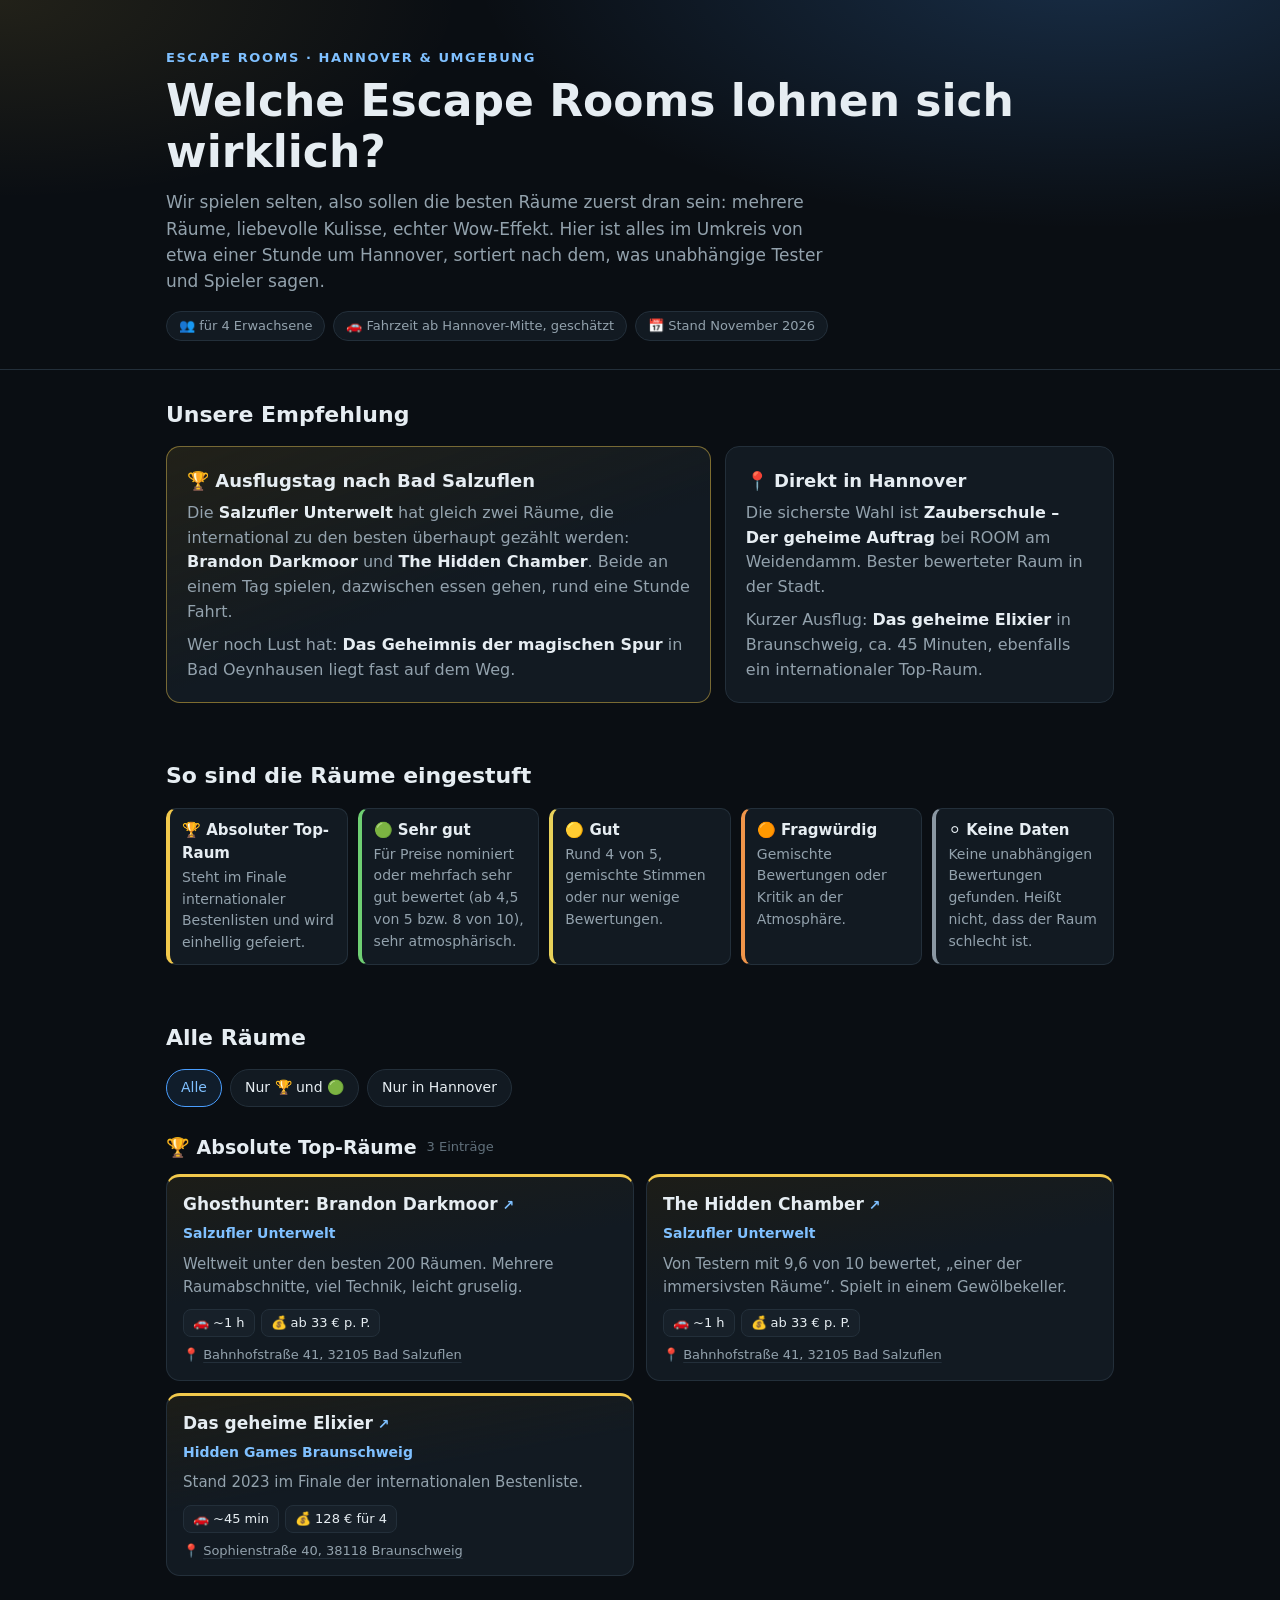
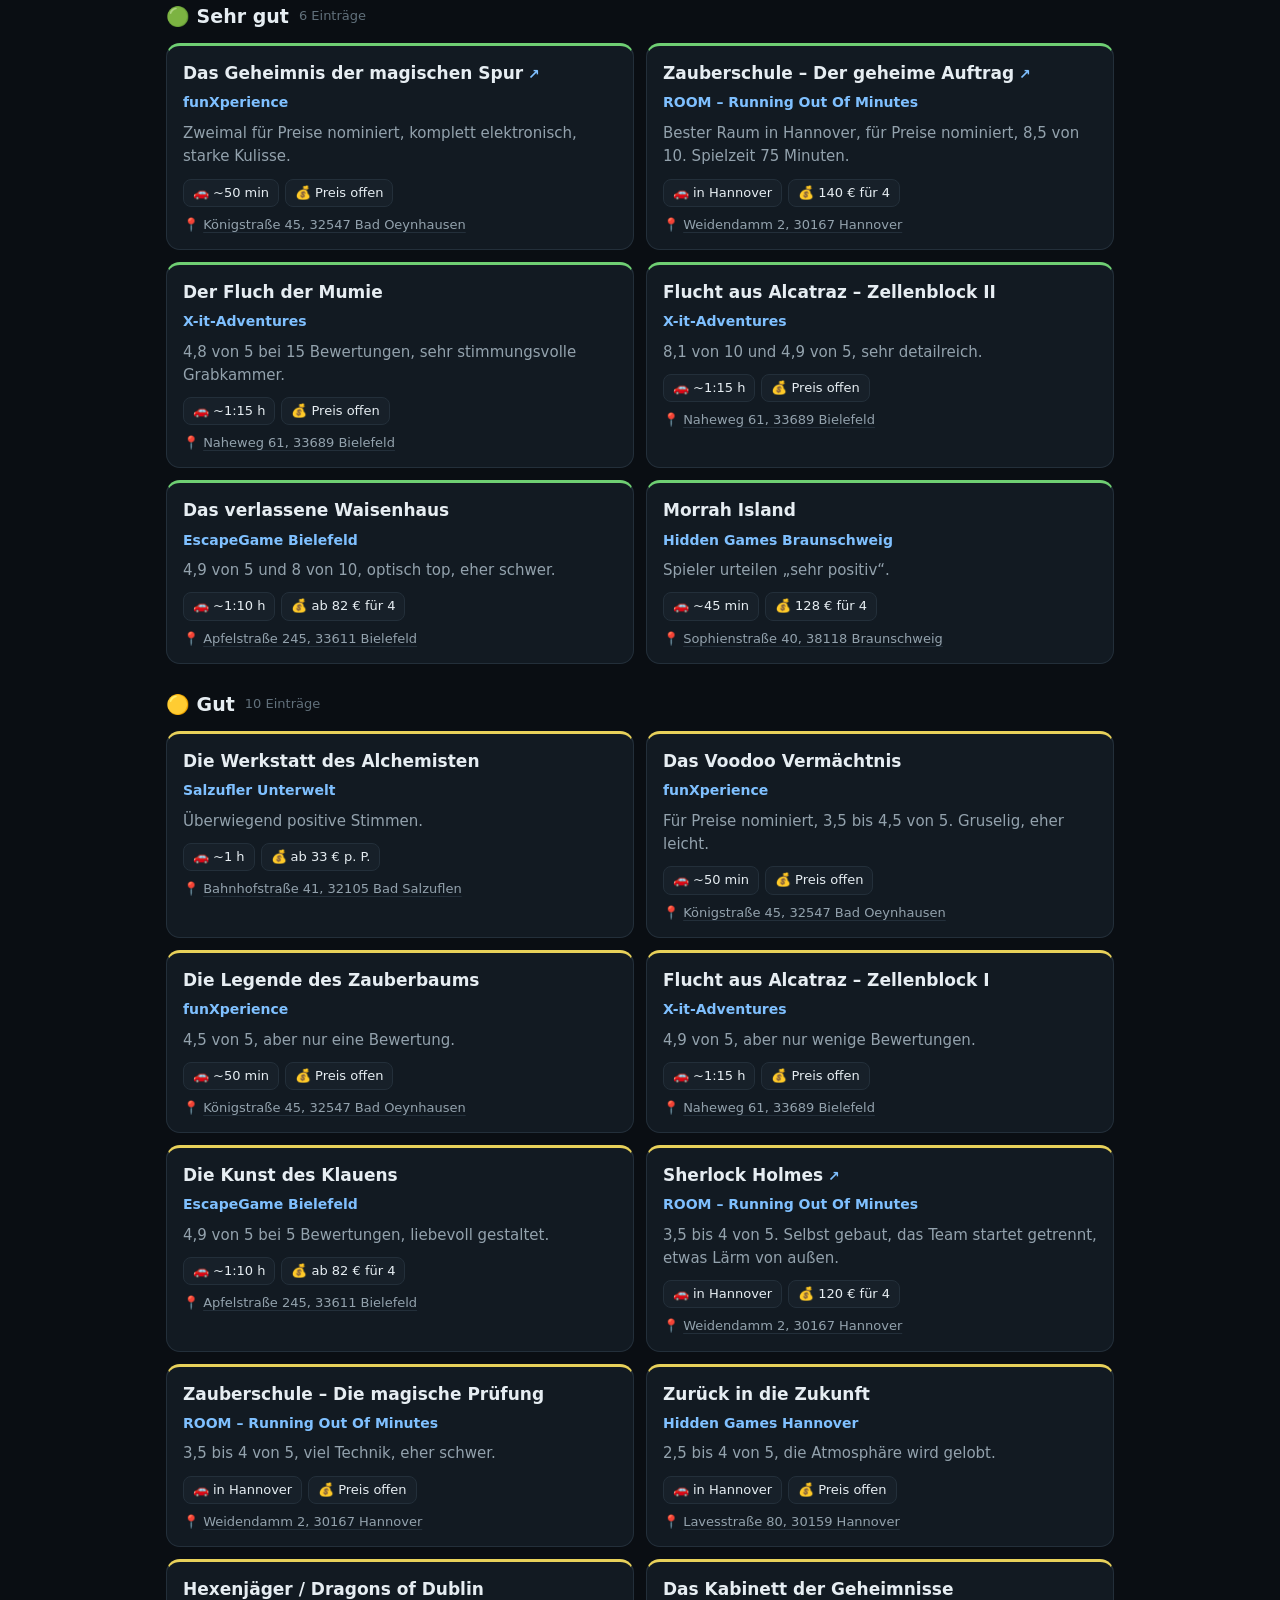
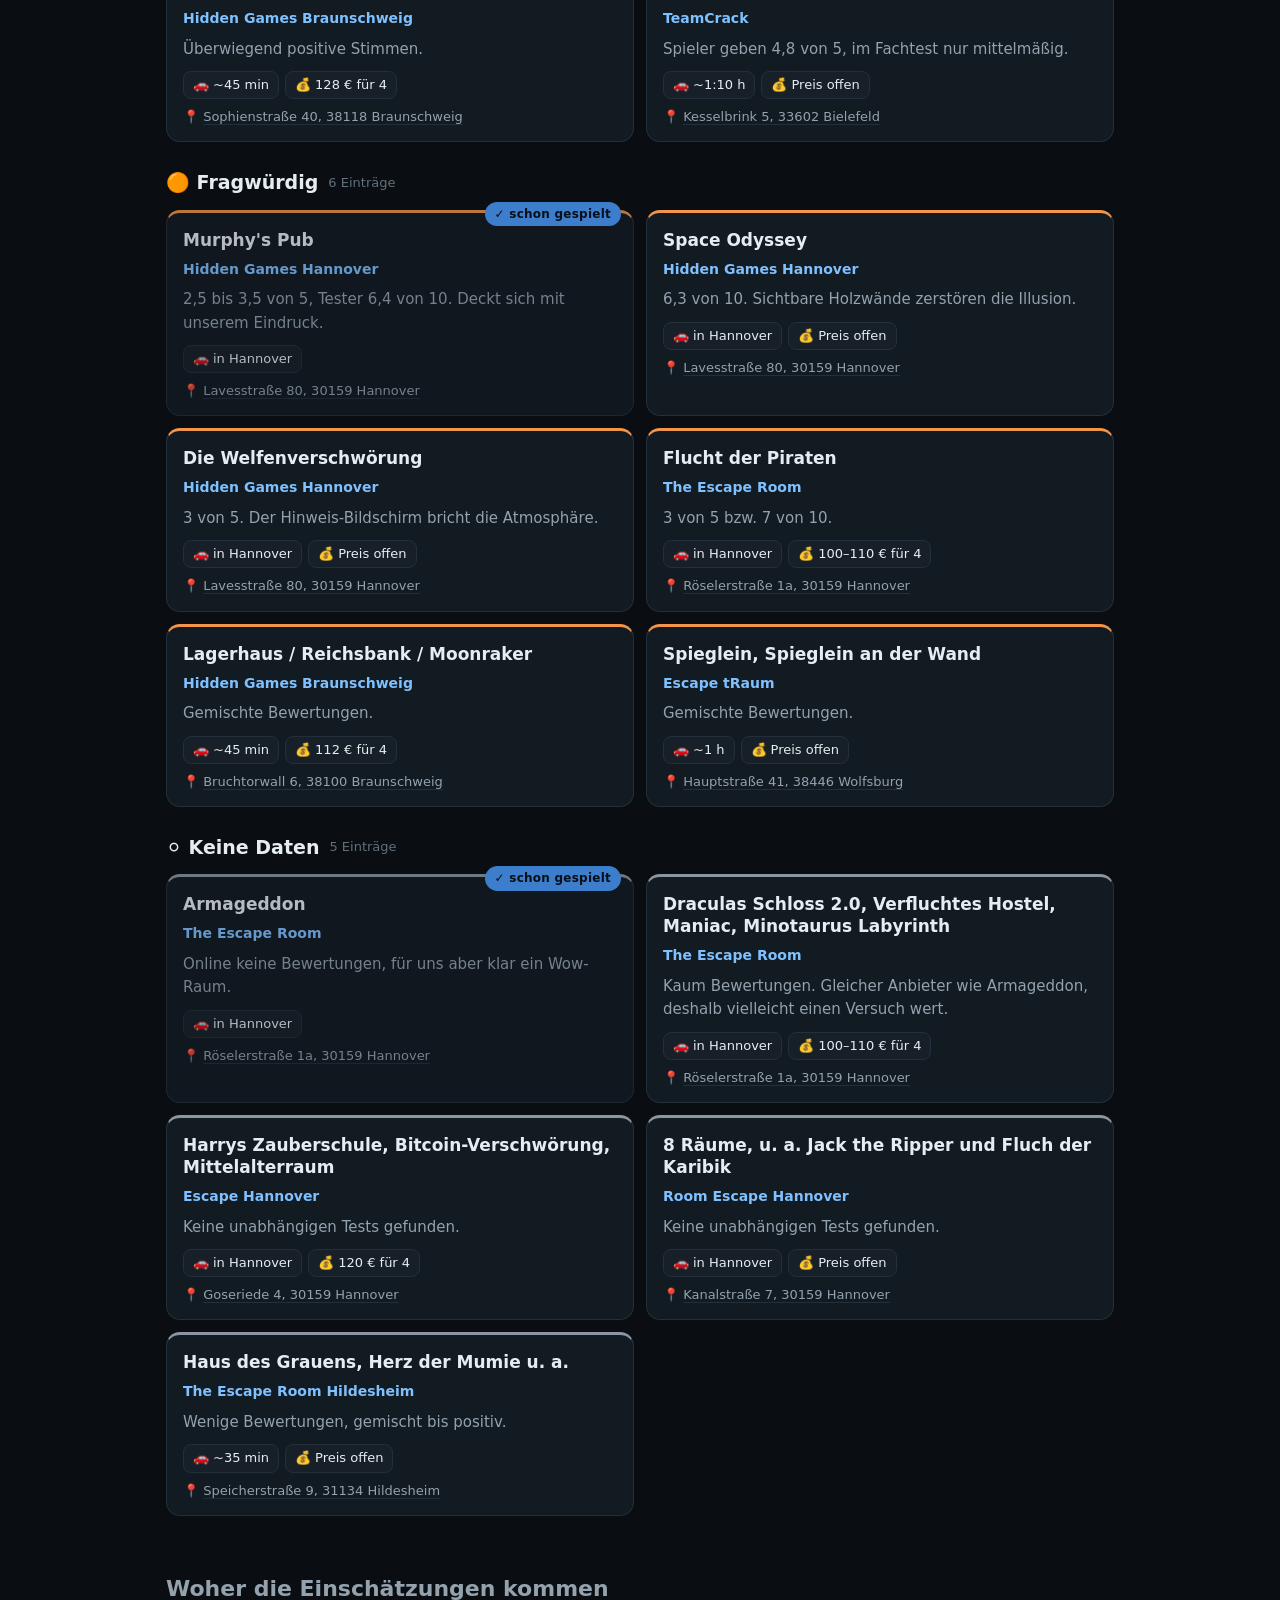
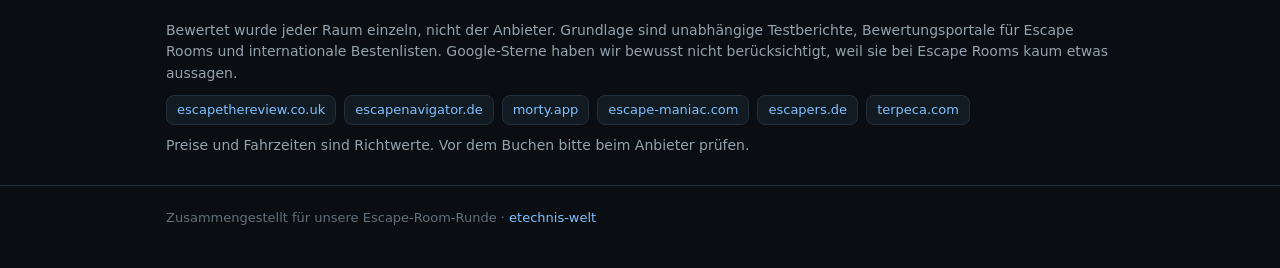
==== escape-rooms.html @ ca33b94c "Escape-Room-Übersicht Hannover als teilbare Seite Co-Authored-By: Claude Opus 5.5 <noreply@anthropic" ====
<!DOCTYPE html>
<html lang="de">
<head>
<meta charset="UTF-8">
<meta name="viewport" content="width=device-width, initial-scale=1.0">
<title>Escape Rooms rund um Hannover</title>
<meta name="description" content="Welche Escape Rooms rund um Hannover lohnen sich wirklich? Übersicht für eine Vierergruppe: Bewertungen, Fahrzeit, Preis und Empfehlung.">
<meta property="og:title" content="Escape Rooms rund um Hannover – welche lohnen sich?">
<meta property="og:description" content="Die besten Räume zuerst: Bewertungen, Fahrzeit und Preise für unsere Vierergruppe.">
<meta property="og:type" content="website">
<meta name="theme-color" content="#0a0e13">
<link rel="icon" href="icons/icon.svg" type="image/svg+xml">
<style>
:root{
  --bg:#0a0e13; --panel:#121a22; --panel-2:#172029; --line:#232f3a;
  --text:#e6edf2; --muted:#93a2ad; --faint:#61707b;
  --accent:#4a9eff; --accent-2:#7fc0ff; --accent-weak:rgba(74,158,255,.10);
  --gold:#f2c94c; --green:#6fcf73; --yellow:#e8d15a; --orange:#f0954a; --grey:#8a97a2;
  --r:14px;
  --font:"Segoe UI",system-ui,-apple-system,Arial,Helvetica,sans-serif;
}
*{margin:0;padding:0;box-sizing:border-box}
html{scroll-behavior:smooth;-webkit-text-size-adjust:100%}
body{font-family:var(--font);background:var(--bg);color:var(--text);line-height:1.55;font-size:16px}
a{color:var(--accent-2);text-decoration:none}
a:hover{text-decoration:underline}
.wrap{max-width:980px;margin:0 auto;padding:0 16px}

/* Kopf */
header.hero{padding:48px 0 28px;background:
  radial-gradient(ellipse 80% 120% at 85% -10%,rgba(74,158,255,.22),transparent 60%),
  radial-gradient(ellipse 60% 90% at 0% 0%,rgba(242,201,76,.10),transparent 60%);
  border-bottom:1px solid var(--line)}
.kicker{font-size:13px;letter-spacing:.12em;text-transform:uppercase;color:var(--accent-2);font-weight:600}
h1{font-size:clamp(28px,6vw,44px);line-height:1.15;margin:8px 0 12px;font-weight:700}
.lead{color:var(--muted);font-size:17px;max-width:680px}
.meta{margin-top:16px;display:flex;flex-wrap:wrap;gap:8px}
.pill{font-size:13px;color:var(--muted);background:var(--panel);border:1px solid var(--line);border-radius:999px;padding:4px 12px}

section{padding:28px 0}
h2{font-size:22px;margin-bottom:14px}

/* Empfehlung */
.reco{display:grid;gap:14px;grid-template-columns:1fr}
@media(min-width:760px){.reco{grid-template-columns:1.4fr 1fr}}
.reco-card{background:var(--panel);border:1px solid var(--line);border-radius:var(--r);padding:20px}
.reco-card.main{border-color:rgba(242,201,76,.45);background:linear-gradient(160deg,rgba(242,201,76,.10),var(--panel) 55%)}
.reco-card h3{font-size:18px;margin-bottom:6px}
.reco-card p{color:var(--muted)}
.reco-card p+p{margin-top:8px}
.reco-card strong{color:var(--text)}

/* Legende */
.legend{display:grid;gap:10px;grid-template-columns:repeat(auto-fit,minmax(170px,1fr))}
.lg{background:var(--panel);border:1px solid var(--line);border-left:4px solid var(--c);border-radius:10px;padding:10px 12px;font-size:14px;color:var(--muted)}
.lg b{display:block;color:var(--text);font-size:15px;margin-bottom:2px}

/* Filter */
.filters{display:flex;flex-wrap:wrap;gap:8px;margin-bottom:18px}
.chip{font:inherit;font-size:14px;color:var(--text);background:var(--panel);border:1px solid var(--line);border-radius:999px;padding:7px 14px;cursor:pointer}
.chip[aria-pressed="true"]{background:var(--accent-weak);border-color:var(--accent);color:var(--accent-2)}

/* Raumkarten */
.tier-head{display:flex;align-items:center;gap:10px;margin:26px 0 12px}
.tier-head h3{font-size:19px}
.tier-head .n{font-size:13px;color:var(--faint)}
.grid{display:grid;gap:12px;grid-template-columns:1fr}
@media(min-width:700px){.grid{grid-template-columns:1fr 1fr}}
.room{position:relative;background:var(--panel);border:1px solid var(--line);border-top:3px solid var(--c);border-radius:var(--r);padding:16px 16px 14px;display:flex;flex-direction:column;gap:8px}
.room.top{background:linear-gradient(170deg,rgba(242,201,76,.08),var(--panel) 45%)}
.room h4{font-size:17px;line-height:1.3;padding-right:4px}
.room h4 a{color:var(--text)}
.room h4 a::after{content:" ↗";color:var(--accent-2);font-size:14px}
.prov{font-size:14px;color:var(--accent-2);font-weight:600}
.prov a{color:inherit}
.why{color:var(--muted);font-size:15px}
.facts{display:flex;flex-wrap:wrap;gap:6px;margin-top:2px}
.fact{font-size:13px;background:var(--panel-2);border:1px solid var(--line);border-radius:8px;padding:3px 9px;color:var(--text)}
.fact span{color:var(--faint);margin-right:4px}
.addr{font-size:13px;color:var(--faint)}
.addr a{color:var(--muted);text-decoration:underline;text-decoration-color:var(--line);text-underline-offset:3px}
.played{position:absolute;top:-11px;right:12px;font-size:12px;font-weight:700;background:var(--accent);color:#06101c;border-radius:999px;padding:3px 10px;letter-spacing:.02em}
.room.is-played{opacity:.78}
.empty{color:var(--faint);font-size:15px;padding:8px 0}

/* Fuß */
.sources{font-size:14px;color:var(--muted)}
.sources ul{list-style:none;display:flex;flex-wrap:wrap;gap:8px;margin-top:10px}
.sources li a{display:inline-block;background:var(--panel);border:1px solid var(--line);border-radius:8px;padding:4px 10px;font-size:13px}
footer{border-top:1px solid var(--line);padding:22px 0 40px;color:var(--faint);font-size:13px}
.note{font-size:14px;color:var(--muted);margin-top:10px}

@media print{
  body{background:#fff;color:#000}
  header.hero{background:none}
  .filters{display:none}
  .room,.reco-card,.lg{background:#fff!important;color:#000;break-inside:avoid}
  .why,.lead,.reco-card p{color:#333}
}
</style>
</head>
<body>

<header class="hero">
  <div class="wrap">
    <div class="kicker">Escape Rooms &middot; Hannover &amp; Umgebung</div>
    <h1>Welche Escape Rooms lohnen sich wirklich?</h1>
    <p class="lead">Wir spielen selten, also sollen die besten R&auml;ume zuerst dran sein: mehrere R&auml;ume, liebevolle Kulisse, echter Wow-Effekt. Hier ist alles im Umkreis von etwa einer Stunde um Hannover, sortiert nach dem, was unabh&auml;ngige Tester und Spieler sagen.</p>
    <div class="meta">
      <span class="pill">&#128101; f&uuml;r 4 Erwachsene</span>
      <span class="pill">&#128663; Fahrzeit ab Hannover-Mitte, gesch&auml;tzt</span>
      <span class="pill">&#128197; Stand November 2026</span>
    </div>
  </div>
</header>

<main class="wrap">

<section id="empfehlung">
  <h2>Unsere Empfehlung</h2>
  <div class="reco">
    <div class="reco-card main">
      <h3>&#127942; Ausflugstag nach Bad Salzuflen</h3>
      <p>Die <strong>Salzufler Unterwelt</strong> hat gleich zwei R&auml;ume, die international zu den besten &uuml;berhaupt gez&auml;hlt werden: <strong>Brandon Darkmoor</strong> und <strong>The Hidden Chamber</strong>. Beide an einem Tag spielen, dazwischen essen gehen, rund eine Stunde Fahrt.</p>
      <p>Wer noch Lust hat: <strong>Das Geheimnis der magischen Spur</strong> in Bad Oeynhausen liegt fast auf dem Weg.</p>
    </div>
    <div class="reco-card">
      <h3>&#128205; Direkt in Hannover</h3>
      <p>Die sicherste Wahl ist <strong>Zauberschule &ndash; Der geheime Auftrag</strong> bei ROOM am Weidendamm. Bester bewerteter Raum in der Stadt.</p>
      <p>Kurzer Ausflug: <strong>Das geheime Elixier</strong> in Braunschweig, ca. 45 Minuten, ebenfalls ein internationaler Top-Raum.</p>
    </div>
  </div>
</section>

<section id="stufen">
  <h2>So sind die R&auml;ume eingestuft</h2>
  <div class="legend">
    <div class="lg" style="--c:var(--gold)"><b>&#127942; Absoluter Top-Raum</b>Steht im Finale internationaler Bestenlisten und wird einhellig gefeiert.</div>
    <div class="lg" style="--c:var(--green)"><b>&#128994; Sehr gut</b>F&uuml;r Preise nominiert oder mehrfach sehr gut bewertet (ab 4,5 von 5 bzw. 8 von 10), sehr atmosph&auml;risch.</div>
    <div class="lg" style="--c:var(--yellow)"><b>&#128993; Gut</b>Rund 4 von 5, gemischte Stimmen oder nur wenige Bewertungen.</div>
    <div class="lg" style="--c:var(--orange)"><b>&#128992; Fragw&uuml;rdig</b>Gemischte Bewertungen oder Kritik an der Atmosph&auml;re.</div>
    <div class="lg" style="--c:var(--grey)"><b>&#9898; Keine Daten</b>Keine unabh&auml;ngigen Bewertungen gefunden. Hei&szlig;t nicht, dass der Raum schlecht ist.</div>
  </div>
</section>

<section id="raeume">
  <h2>Alle R&auml;ume</h2>
  <div class="filters" role="group" aria-label="Filter">
    <button class="chip" data-f="all" aria-pressed="true">Alle</button>
    <button class="chip" data-f="best" aria-pressed="false">Nur &#127942; und &#128994;</button>
    <button class="chip" data-f="hannover" aria-pressed="false">Nur in Hannover</button>
  </div>
  <div id="list"></div>
  <noscript><p class="empty">F&uuml;r die Liste bitte JavaScript aktivieren.</p></noscript>
</section>

<section class="sources">
  <h2>Woher die Einsch&auml;tzungen kommen</h2>
  <p>Bewertet wurde jeder Raum einzeln, nicht der Anbieter. Grundlage sind unabh&auml;ngige Testberichte, Bewertungsportale f&uuml;r Escape Rooms und internationale Bestenlisten. Google-Sterne haben wir bewusst nicht ber&uuml;cksichtigt, weil sie bei Escape Rooms kaum etwas aussagen.</p>
  <ul>
    <li><a href="https://escapethereview.co.uk/" target="_blank" rel="noopener">escapethereview.co.uk</a></li>
    <li><a href="https://escapenavigator.de/" target="_blank" rel="noopener">escapenavigator.de</a></li>
    <li><a href="https://morty.app/" target="_blank" rel="noopener">morty.app</a></li>
    <li><a href="https://escape-maniac.com/" target="_blank" rel="noopener">escape-maniac.com</a></li>
    <li><a href="https://escapers.de/" target="_blank" rel="noopener">escapers.de</a></li>
    <li><a href="https://terpeca.com/" target="_blank" rel="noopener">terpeca.com</a></li>
  </ul>
  <p class="note">Preise und Fahrzeiten sind Richtwerte. Vor dem Buchen bitte beim Anbieter pr&uuml;fen.</p>
</section>

</main>

<footer>
  <div class="wrap">Zusammengestellt f&uuml;r unsere Escape-Room-Runde &middot; <a href="index.html">etechnis-welt</a></div>
</footer>

<script>
(function(){
  "use strict";
  var P = {
    sal:  {n:"Salzufler Unterwelt", u:"https://www.salzufler-unterwelt.de/", a:"Bahnhofstraße 41, 32105 Bad Salzuflen", t:"~1 h"},
    hgBS: {n:"Hidden Games Braunschweig", u:"https://www.hidden.games/", a:"Sophienstraße 40, 38118 Braunschweig", t:"~45 min"},
    hgBS2:{n:"Hidden Games Braunschweig", u:"https://www.hidden.games/", a:"Bruchtorwall 6, 38100 Braunschweig", t:"~45 min"},
    hgH:  {n:"Hidden Games Hannover", u:"https://www.hidden.games/", a:"Lavesstraße 80, 30159 Hannover", t:"in Hannover"},
    fun:  {n:"funXperience", a:"Königstraße 45, 32547 Bad Oeynhausen", t:"~50 min"},
    room: {n:"ROOM – Running Out Of Minutes", u:"https://roomhannover.de/", a:"Weidendamm 2, 30167 Hannover", t:"in Hannover"},
    xit:  {n:"X-it-Adventures", u:"https://www.x-it-adventures.de/", a:"Naheweg 61, 33689 Bielefeld", t:"~1:15 h"},
    egb:  {n:"EscapeGame Bielefeld", a:"Apfelstraße 245, 33611 Bielefeld", t:"~1:10 h"},
    tc:   {n:"TeamCrack", a:"Kesselbrink 5, 33602 Bielefeld", t:"~1:10 h"},
    ter:  {n:"The Escape Room", u:"https://www.the-escape-room.de/", a:"Röselerstraße 1a, 30159 Hannover", t:"in Hannover"},
    ehan: {n:"Escape Hannover", a:"Goseriede 4, 30159 Hannover", t:"in Hannover"},
    reh:  {n:"Room Escape Hannover", a:"Kanalstraße 7, 30159 Hannover", t:"in Hannover"},
    etr:  {n:"Escape tRaum", a:"Hauptstraße 41, 38446 Wolfsburg", t:"~1 h"},
    terH: {n:"The Escape Room Hildesheim", a:"Speicherstraße 9, 31134 Hildesheim", t:"~35 min"}
  };
  var T = {
    top:{l:"&#127942; Absolute Top-Räume", c:"var(--gold)"},
    sg: {l:"&#128994; Sehr gut", c:"var(--green)"},
    g:  {l:"&#128993; Gut", c:"var(--yellow)"},
    q:  {l:"&#128992; Fragwürdig", c:"var(--orange)"},
    nd: {l:"&#9898; Keine Daten", c:"var(--grey)"}
  };
  // [Stufe, Raum, Link, Anbieter, Preis für 4, Warum, gespielt]
  var R = [
    ["top","Ghosthunter: Brandon Darkmoor","https://www.salzufler-unterwelt.de/en/ghosthunter-brandon-darkmoor/","sal","ab 33 € p. P.","Weltweit unter den besten 200 Räumen. Mehrere Raumabschnitte, viel Technik, leicht gruselig."],
    ["top","The Hidden Chamber","https://www.salzufler-unterwelt.de/en/hidden-chamber-escape-room/","sal","ab 33 € p. P.","Von Testern mit 9,6 von 10 bewertet, „einer der immersivsten Räume“. Spielt in einem Gewölbekeller."],
    ["top","Das geheime Elixier","https://www.hidden.games/escape-room-braunschweig/abenteuer/","hgBS","128 €","Stand 2023 im Finale der internationalen Bestenliste."],
    ["sg","Das Geheimnis der magischen Spur","https://morty.app/attraction/43485/das-geheimnis-der-magischen-spur-the-secret-of-the-magical-trail","fun","?","Zweimal für Preise nominiert, komplett elektronisch, starke Kulisse."],
    ["sg","Zauberschule – Der geheime Auftrag","https://roomhannover.de/buchen-und-mehr/zauberschule-der-geheime-auftrag/","room","140 €","Bester Raum in Hannover, für Preise nominiert, 8,5 von 10. Spielzeit 75 Minuten."],
    ["sg","Der Fluch der Mumie","","xit","?","4,8 von 5 bei 15 Bewertungen, sehr stimmungsvolle Grabkammer."],
    ["sg","Flucht aus Alcatraz – Zellenblock II","","xit","?","8,1 von 10 und 4,9 von 5, sehr detailreich."],
    ["sg","Das verlassene Waisenhaus","","egb","ab 82 €","4,9 von 5 und 8 von 10, optisch top, eher schwer."],
    ["sg","Morrah Island","","hgBS","128 €","Spieler urteilen „sehr positiv“."],
    ["g","Die Werkstatt des Alchemisten","","sal","ab 33 € p. P.","Überwiegend positive Stimmen."],
    ["g","Das Voodoo Vermächtnis","","fun","?","Für Preise nominiert, 3,5 bis 4,5 von 5. Gruselig, eher leicht."],
    ["g","Die Legende des Zauberbaums","","fun","?","4,5 von 5, aber nur eine Bewertung."],
    ["g","Flucht aus Alcatraz – Zellenblock I","","xit","?","4,9 von 5, aber nur wenige Bewertungen."],
    ["g","Die Kunst des Klauens","","egb","ab 82 €","4,9 von 5 bei 5 Bewertungen, liebevoll gestaltet."],
    ["g","Sherlock Holmes","https://roomhannover.de/buchen-und-mehr/sherlock-holmes/","room","120 €","3,5 bis 4 von 5. Selbst gebaut, das Team startet getrennt, etwas Lärm von außen."],
    ["g","Zauberschule – Die magische Prüfung","","room","?","3,5 bis 4 von 5, viel Technik, eher schwer."],
    ["g","Zurück in die Zukunft","","hgH","?","2,5 bis 4 von 5, die Atmosphäre wird gelobt."],
    ["g","Hexenjäger / Dragons of Dublin","","hgBS","128 €","Überwiegend positive Stimmen."],
    ["g","Das Kabinett der Geheimnisse","","tc","?","Spieler geben 4,8 von 5, im Fachtest nur mittelmäßig."],
    ["q","Murphy's Pub","","hgH","–","2,5 bis 3,5 von 5, Tester 6,4 von 10. Deckt sich mit unserem Eindruck.",1],
    ["q","Space Odyssey","","hgH","?","6,3 von 10. Sichtbare Holzwände zerstören die Illusion."],
    ["q","Die Welfenverschwörung","","hgH","?","3 von 5. Der Hinweis-Bildschirm bricht die Atmosphäre."],
    ["q","Flucht der Piraten","","ter","100–110 €","3 von 5 bzw. 7 von 10."],
    ["q","Lagerhaus / Reichsbank / Moonraker","","hgBS2","112 €","Gemischte Bewertungen."],
    ["q","Spieglein, Spieglein an der Wand","","etr","?","Gemischte Bewertungen."],
    ["nd","Armageddon","","ter","–","Online keine Bewertungen, für uns aber klar ein Wow-Raum.",1],
    ["nd","Draculas Schloss 2.0, Verfluchtes Hostel, Maniac, Minotaurus Labyrinth","","ter","100–110 €","Kaum Bewertungen. Gleicher Anbieter wie Armageddon, deshalb vielleicht einen Versuch wert."],
    ["nd","Harrys Zauberschule, Bitcoin-Verschwörung, Mittelalterraum","","ehan","120 €","Keine unabhängigen Tests gefunden."],
    ["nd","8 Räume, u. a. Jack the Ripper und Fluch der Karibik","","reh","?","Keine unabhängigen Tests gefunden."],
    ["nd","Haus des Grauens, Herz der Mumie u. a.","","terH","?","Wenige Bewertungen, gemischt bis positiv."]
  ];

  function esc(s){return String(s).replace(/[&<>"]/g,function(c){return {"&":"&amp;","<":"&lt;",">":"&gt;",'"':"&quot;"}[c];});}
  function maps(a){return "https://www.google.com/maps/search/?api=1&query="+encodeURIComponent(a);}

  function card(r){
    var p=P[r[3]], played=!!r[6];
    var title=r[2]?'<a href="'+esc(r[2])+'" target="_blank" rel="noopener">'+esc(r[1])+'</a>':esc(r[1]);
    var prov=p.u?'<a href="'+esc(p.u)+'" target="_blank" rel="noopener">'+esc(p.n)+'</a>':esc(p.n);
    var price=r[4]==="?"?"Preis offen":r[4]==="–"?"":r[4];
    return '<article class="room'+(r[0]==="top"?" top":"")+(played?" is-played":"")+'" style="--c:'+T[r[0]].c+'">'+
      (played?'<span class="played">&#10003; schon gespielt</span>':'')+
      '<h4>'+title+'</h4>'+
      '<div class="prov">'+prov+'</div>'+
      '<p class="why">'+esc(r[5])+'</p>'+
      '<div class="facts"><span class="fact"><span>&#128663;</span>'+esc(p.t)+'</span>'+
      (price?'<span class="fact"><span>&#128176;</span>'+esc(price)+(/p\. P\./.test(price)?'':(price==="Preis offen"?'':' für 4'))+'</span>':'')+
      '</div>'+
      '<div class="addr">&#128205; <a href="'+maps(p.a)+'" target="_blank" rel="noopener">'+esc(p.a)+'</a></div>'+
      '</article>';
  }

  function render(f){
    var html="";
    Object.keys(T).forEach(function(k){
      if(f==="best"&&k!=="top"&&k!=="sg")return;
      var rows=R.filter(function(r){
        return r[0]===k&&(f!=="hannover"||P[r[3]].t==="in Hannover");
      });
      if(!rows.length)return;
      html+='<div class="tier-head"><h3>'+T[k].l+'</h3><span class="n">'+rows.length+(rows.length===1?" Eintrag":" Einträge")+'</span></div>'+
            '<div class="grid">'+rows.map(card).join("")+'</div>';
    });
    document.getElementById("list").innerHTML=html||'<p class="empty">Keine Räume für diesen Filter.</p>';
  }

  var chips=document.querySelectorAll(".chip");
  chips.forEach(function(c){
    c.addEventListener("click",function(){
      chips.forEach(function(x){x.setAttribute("aria-pressed",x===c?"true":"false");});
      render(c.getAttribute("data-f"));
    });
  });
  render("all");
})();
</script>
</body>
</html>
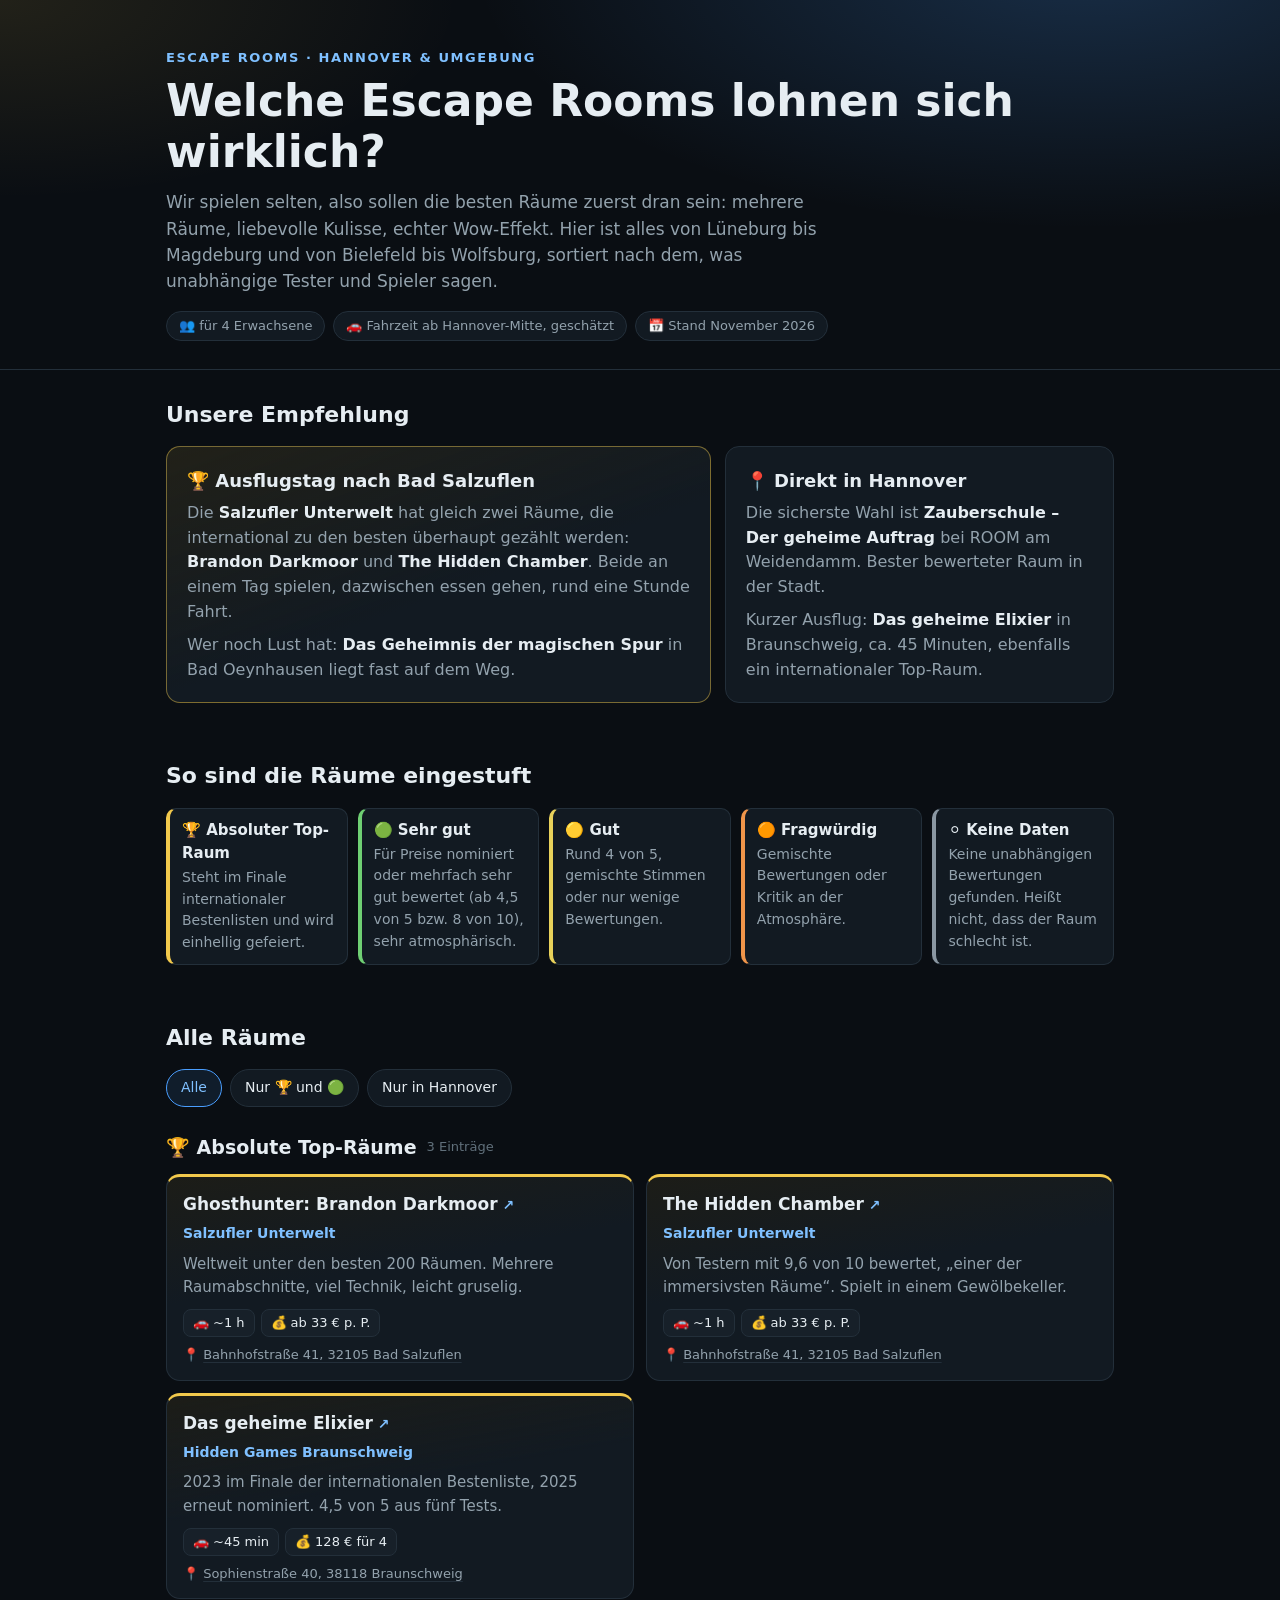
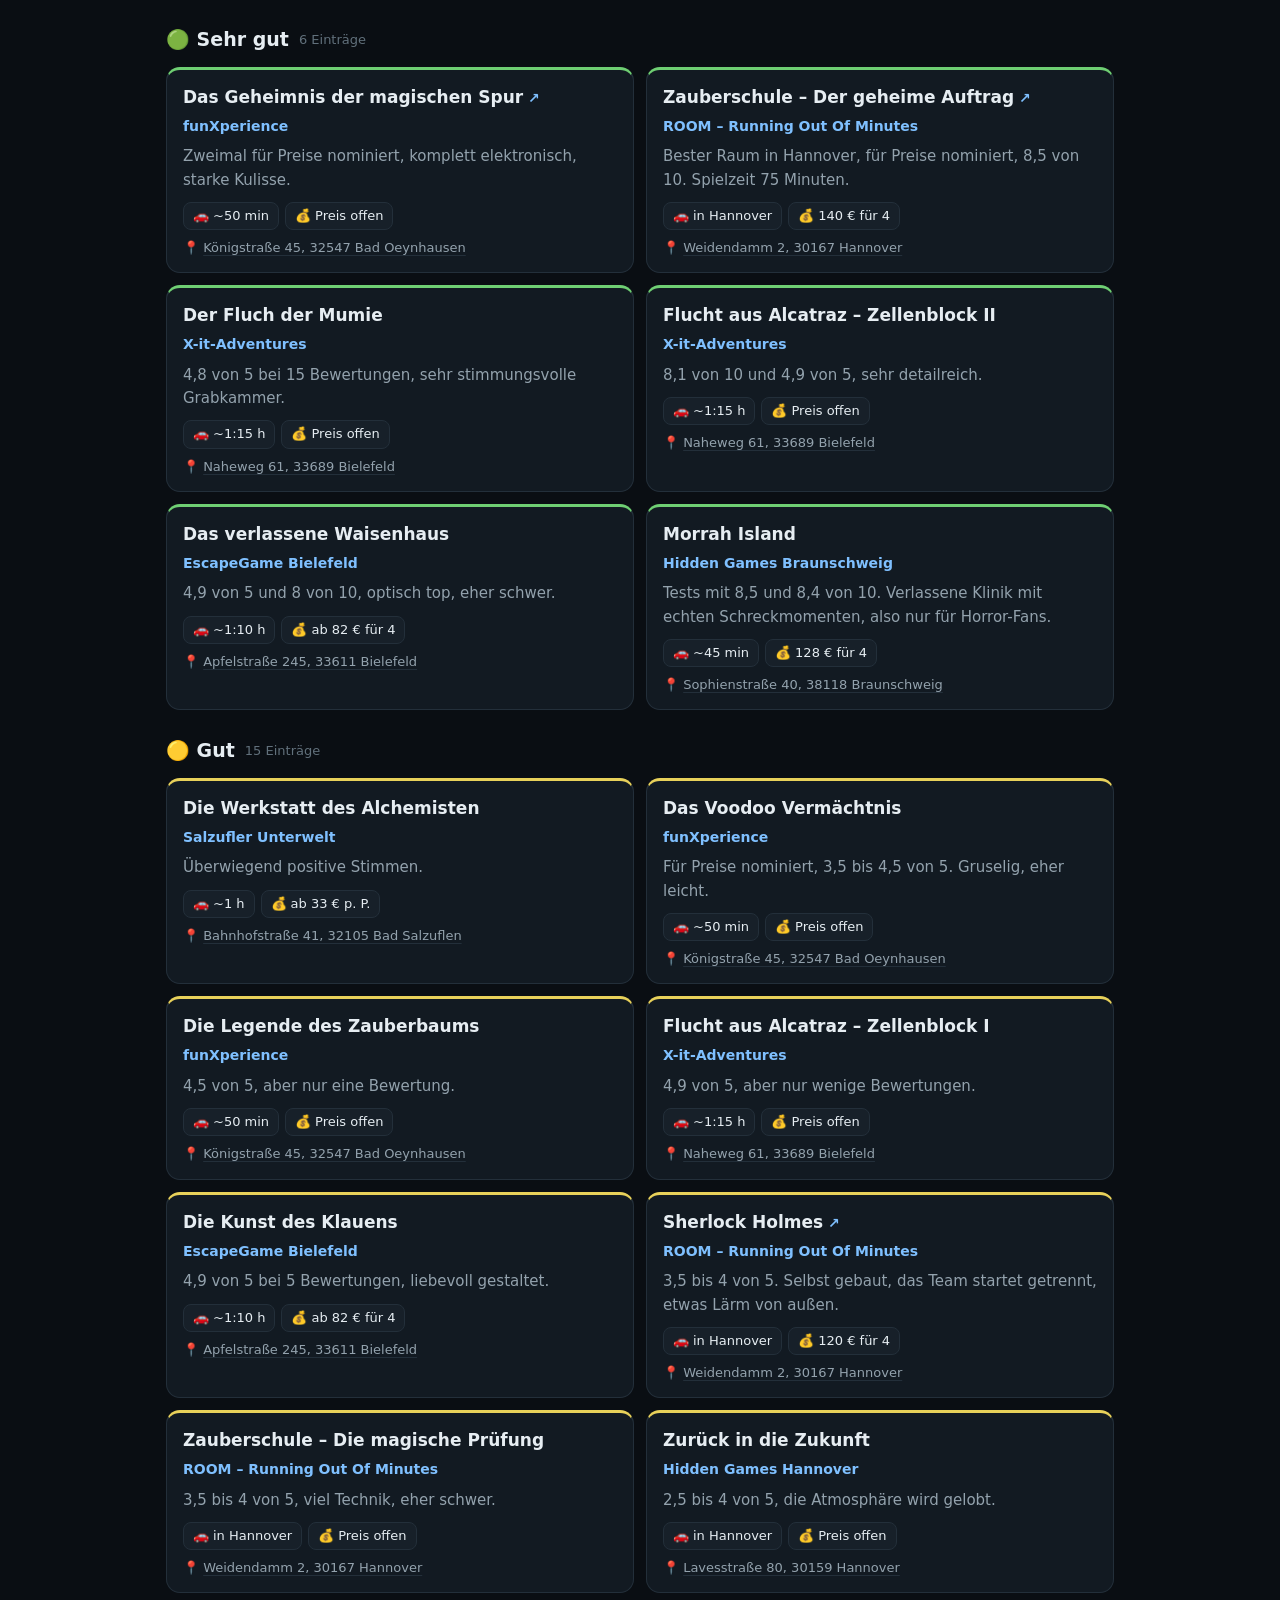
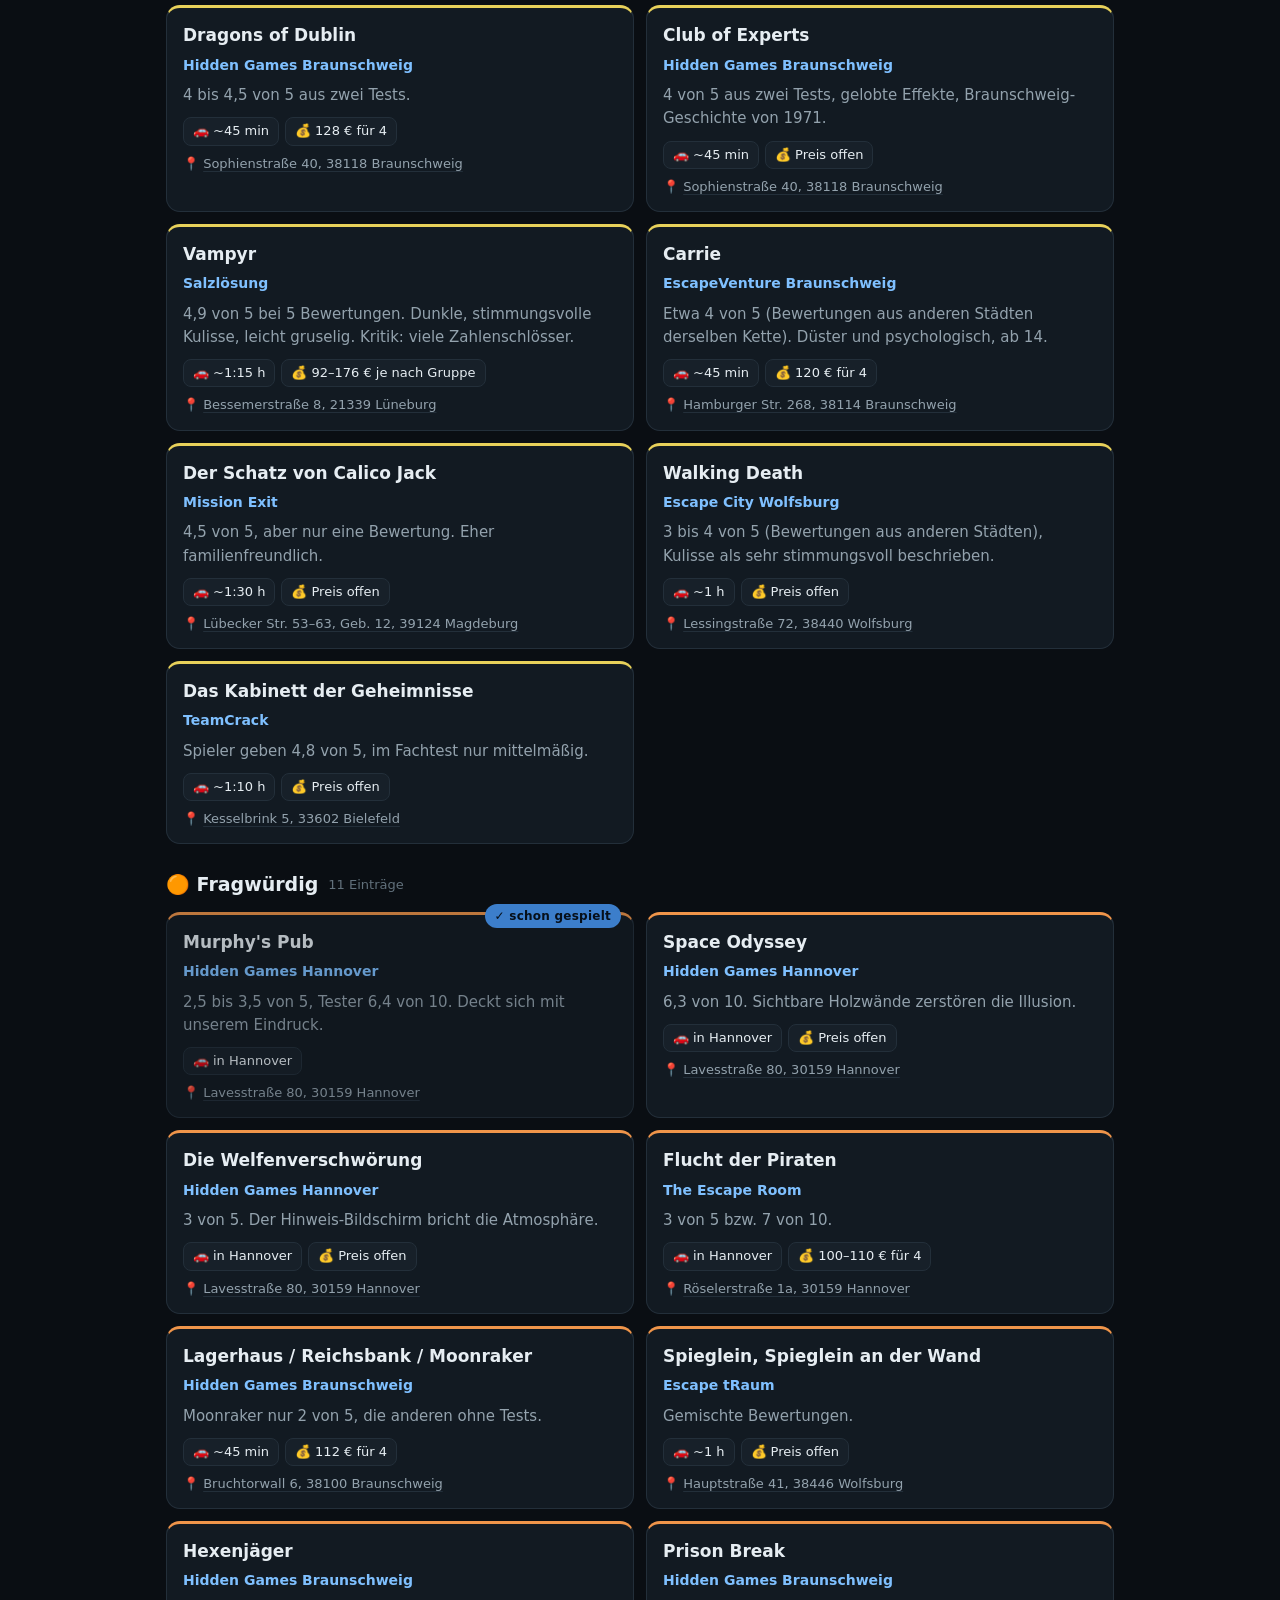
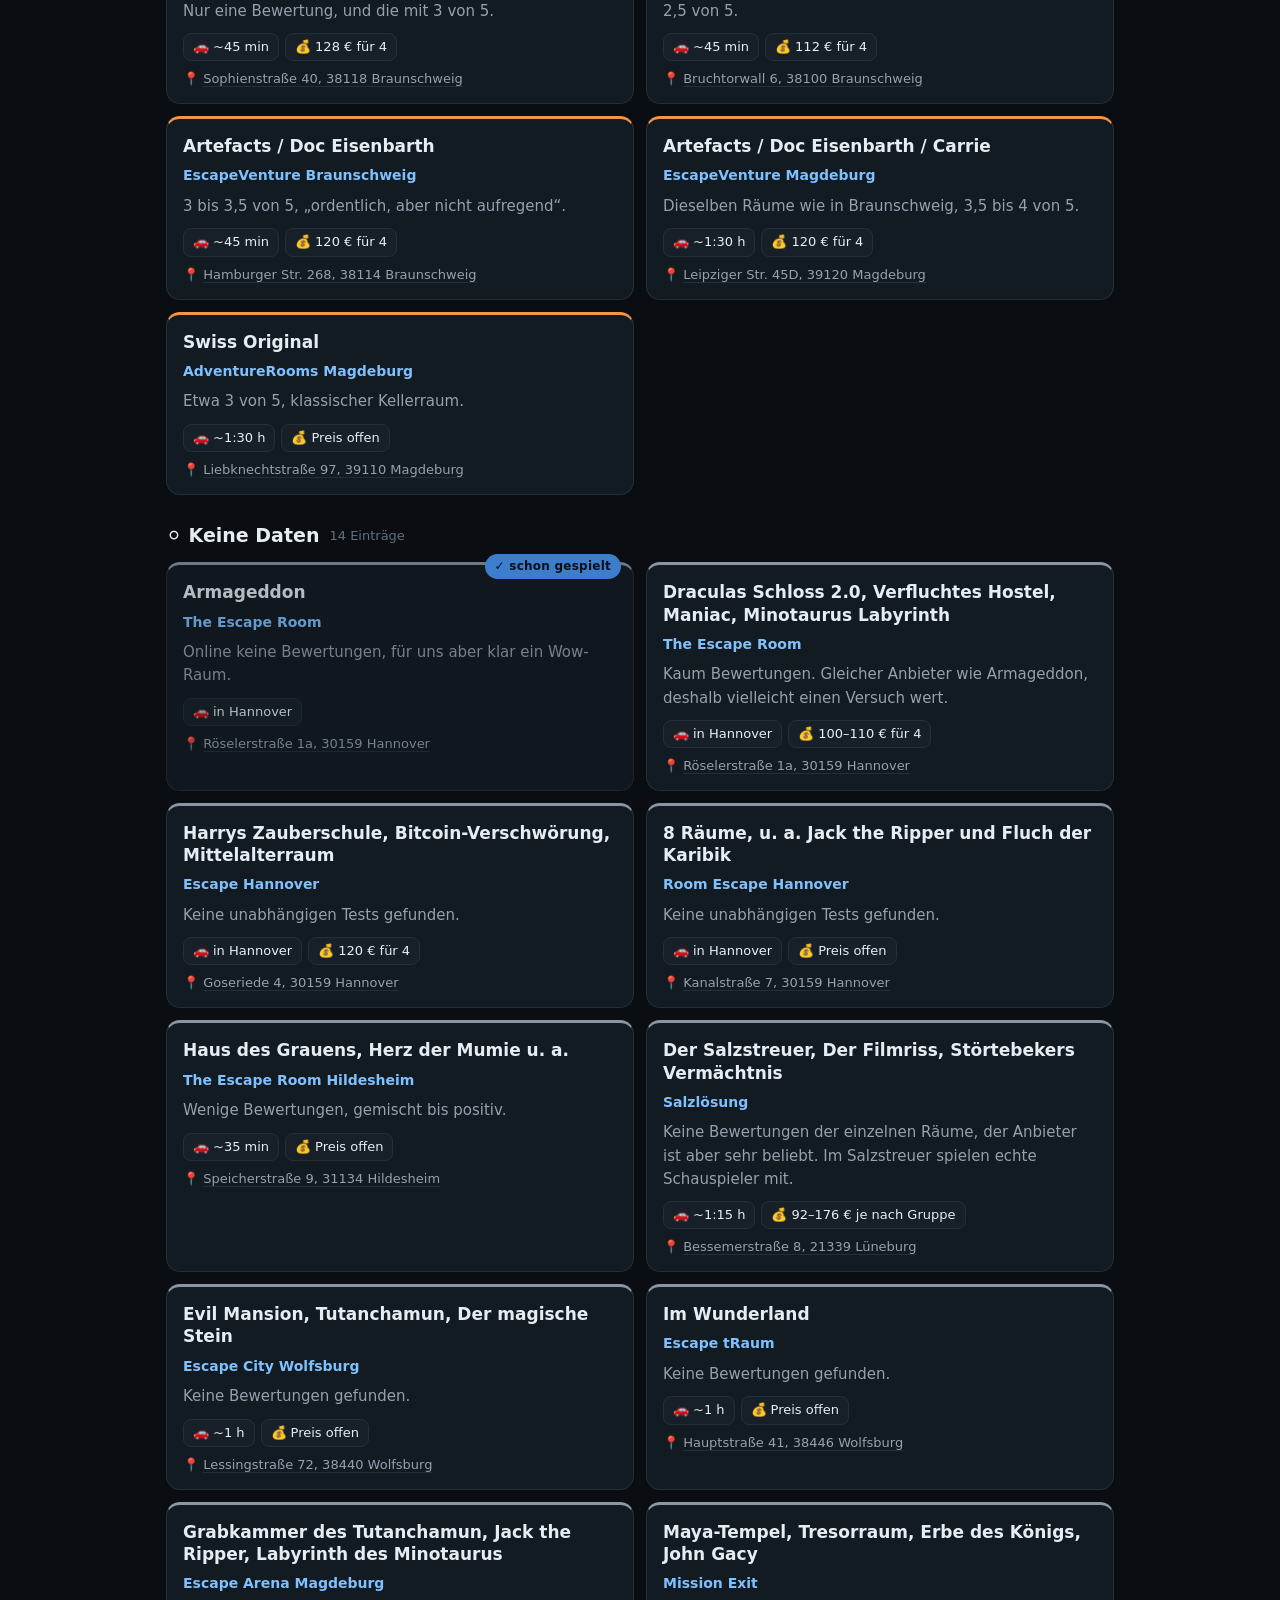
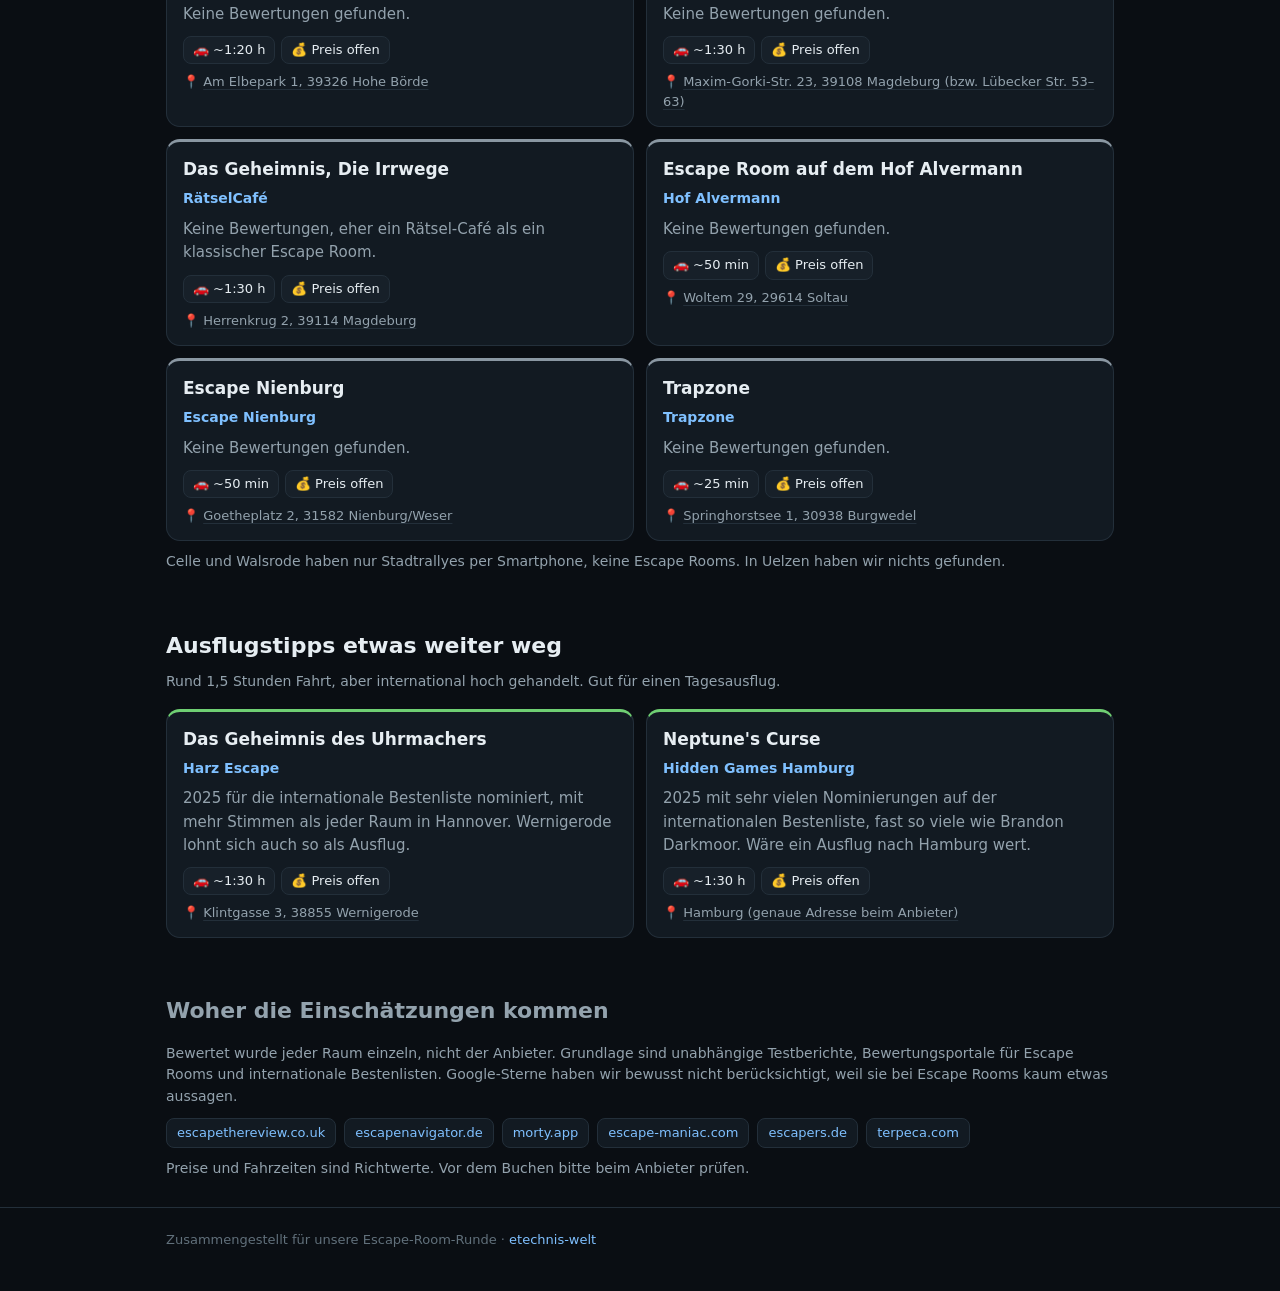
==== commit d76232da: "Escape-Room-Übersicht: Braunschweig, Wolfsburg, Magdeburg und Norden ergänzt Co-Authored-By: Claude " ====
--- a/escape-rooms.html
+++ b/escape-rooms.html
@@ -105,7 +105,7 @@
   <div class="wrap">
     <div class="kicker">Escape Rooms &middot; Hannover &amp; Umgebung</div>
     <h1>Welche Escape Rooms lohnen sich wirklich?</h1>
-    <p class="lead">Wir spielen selten, also sollen die besten R&auml;ume zuerst dran sein: mehrere R&auml;ume, liebevolle Kulisse, echter Wow-Effekt. Hier ist alles im Umkreis von etwa einer Stunde um Hannover, sortiert nach dem, was unabh&auml;ngige Tester und Spieler sagen.</p>
+    <p class="lead">Wir spielen selten, also sollen die besten R&auml;ume zuerst dran sein: mehrere R&auml;ume, liebevolle Kulisse, echter Wow-Effekt. Hier ist alles von L&uuml;neburg bis Magdeburg und von Bielefeld bis Wolfsburg, sortiert nach dem, was unabh&auml;ngige Tester und Spieler sagen.</p>
     <div class="meta">
       <span class="pill">&#128101; f&uuml;r 4 Erwachsene</span>
       <span class="pill">&#128663; Fahrzeit ab Hannover-Mitte, gesch&auml;tzt</span>
@@ -152,6 +152,13 @@
   </div>
   <div id="list"></div>
   <noscript><p class="empty">F&uuml;r die Liste bitte JavaScript aktivieren.</p></noscript>
+  <p class="note">Celle und Walsrode haben nur Stadtrallyes per Smartphone, keine Escape Rooms. In Uelzen haben wir nichts gefunden.</p>
+</section>
+
+<section id="extra">
+  <h2>Ausflugstipps etwas weiter weg</h2>
+  <p class="note" style="margin:-6px 0 16px">Rund 1,5 Stunden Fahrt, aber international hoch gehandelt. Gut f&uuml;r einen Tagesausflug.</p>
+  <div class="grid" id="extraList"></div>
 </section>
 
 <section class="sources">
@@ -191,7 +198,21 @@
     ehan: {n:"Escape Hannover", a:"Goseriede 4, 30159 Hannover", t:"in Hannover"},
     reh:  {n:"Room Escape Hannover", a:"Kanalstraße 7, 30159 Hannover", t:"in Hannover"},
     etr:  {n:"Escape tRaum", a:"Hauptstraße 41, 38446 Wolfsburg", t:"~1 h"},
-    terH: {n:"The Escape Room Hildesheim", a:"Speicherstraße 9, 31134 Hildesheim", t:"~35 min"}
+    terH: {n:"The Escape Room Hildesheim", a:"Speicherstraße 9, 31134 Hildesheim", t:"~35 min"},
+    salz: {n:"Salzlösung", a:"Bessemerstraße 8, 21339 Lüneburg", t:"~1:15 h"},
+    evBS: {n:"EscapeVenture Braunschweig", a:"Hamburger Str. 268, 38114 Braunschweig", t:"~45 min"},
+    evMD: {n:"EscapeVenture Magdeburg", a:"Leipziger Str. 45D, 39120 Magdeburg", t:"~1:30 h"},
+    meL:  {n:"Mission Exit", a:"Lübecker Str. 53–63, Geb. 12, 39124 Magdeburg", t:"~1:30 h"},
+    meM:  {n:"Mission Exit", a:"Maxim-Gorki-Str. 23, 39108 Magdeburg (bzw. Lübecker Str. 53–63)", t:"~1:30 h"},
+    ecW:  {n:"Escape City Wolfsburg", a:"Lessingstraße 72, 38440 Wolfsburg", t:"~1 h"},
+    adv:  {n:"AdventureRooms Magdeburg", a:"Liebknechtstraße 97, 39110 Magdeburg", t:"~1:30 h"},
+    eam:  {n:"Escape Arena Magdeburg", a:"Am Elbepark 1, 39326 Hohe Börde", t:"~1:20 h"},
+    rc:   {n:"RätselCafé", a:"Herrenkrug 2, 39114 Magdeburg", t:"~1:30 h"},
+    alv:  {n:"Hof Alvermann", a:"Woltem 29, 29614 Soltau", t:"~50 min"},
+    nien: {n:"Escape Nienburg", a:"Goetheplatz 2, 31582 Nienburg/Weser", t:"~50 min"},
+    trap: {n:"Trapzone", a:"Springhorstsee 1, 30938 Burgwedel", t:"~25 min"},
+    harz: {n:"Harz Escape", a:"Klintgasse 3, 38855 Wernigerode", t:"~1:30 h"},
+    hgHH: {n:"Hidden Games Hamburg", u:"https://www.hidden.games/", a:"Hamburg (genaue Adresse beim Anbieter)", q:"Hidden Games Escape Room Hamburg", t:"~1:30 h"}
   };
   var T = {
     top:{l:"&#127942; Absolute Top-Räume", c:"var(--gold)"},
@@ -204,13 +225,13 @@
   var R = [
     ["top","Ghosthunter: Brandon Darkmoor","https://www.salzufler-unterwelt.de/en/ghosthunter-brandon-darkmoor/","sal","ab 33 € p. P.","Weltweit unter den besten 200 Räumen. Mehrere Raumabschnitte, viel Technik, leicht gruselig."],
     ["top","The Hidden Chamber","https://www.salzufler-unterwelt.de/en/hidden-chamber-escape-room/","sal","ab 33 € p. P.","Von Testern mit 9,6 von 10 bewertet, „einer der immersivsten Räume“. Spielt in einem Gewölbekeller."],
-    ["top","Das geheime Elixier","https://www.hidden.games/escape-room-braunschweig/abenteuer/","hgBS","128 €","Stand 2023 im Finale der internationalen Bestenliste."],
+    ["top","Das geheime Elixier","https://www.hidden.games/escape-room-braunschweig/abenteuer/","hgBS","128 €","2023 im Finale der internationalen Bestenliste, 2025 erneut nominiert. 4,5 von 5 aus fünf Tests."],
     ["sg","Das Geheimnis der magischen Spur","https://morty.app/attraction/43485/das-geheimnis-der-magischen-spur-the-secret-of-the-magical-trail","fun","?","Zweimal für Preise nominiert, komplett elektronisch, starke Kulisse."],
     ["sg","Zauberschule – Der geheime Auftrag","https://roomhannover.de/buchen-und-mehr/zauberschule-der-geheime-auftrag/","room","140 €","Bester Raum in Hannover, für Preise nominiert, 8,5 von 10. Spielzeit 75 Minuten."],
     ["sg","Der Fluch der Mumie","","xit","?","4,8 von 5 bei 15 Bewertungen, sehr stimmungsvolle Grabkammer."],
     ["sg","Flucht aus Alcatraz – Zellenblock II","","xit","?","8,1 von 10 und 4,9 von 5, sehr detailreich."],
     ["sg","Das verlassene Waisenhaus","","egb","ab 82 €","4,9 von 5 und 8 von 10, optisch top, eher schwer."],
-    ["sg","Morrah Island","","hgBS","128 €","Spieler urteilen „sehr positiv“."],
+    ["sg","Morrah Island","","hgBS","128 €","Tests mit 8,5 und 8,4 von 10. Verlassene Klinik mit echten Schreckmomenten, also nur für Horror-Fans."],
     ["g","Die Werkstatt des Alchemisten","","sal","ab 33 € p. P.","Überwiegend positive Stimmen."],
     ["g","Das Voodoo Vermächtnis","","fun","?","Für Preise nominiert, 3,5 bis 4,5 von 5. Gruselig, eher leicht."],
     ["g","Die Legende des Zauberbaums","","fun","?","4,5 von 5, aber nur eine Bewertung."],
@@ -219,23 +240,46 @@
     ["g","Sherlock Holmes","https://roomhannover.de/buchen-und-mehr/sherlock-holmes/","room","120 €","3,5 bis 4 von 5. Selbst gebaut, das Team startet getrennt, etwas Lärm von außen."],
     ["g","Zauberschule – Die magische Prüfung","","room","?","3,5 bis 4 von 5, viel Technik, eher schwer."],
     ["g","Zurück in die Zukunft","","hgH","?","2,5 bis 4 von 5, die Atmosphäre wird gelobt."],
-    ["g","Hexenjäger / Dragons of Dublin","","hgBS","128 €","Überwiegend positive Stimmen."],
+    ["g","Dragons of Dublin","","hgBS","128 €","4 bis 4,5 von 5 aus zwei Tests."],
+    ["g","Club of Experts","","hgBS","?","4 von 5 aus zwei Tests, gelobte Effekte, Braunschweig-Geschichte von 1971."],
+    ["g","Vampyr","","salz","92–176 € je nach Gruppe","4,9 von 5 bei 5 Bewertungen. Dunkle, stimmungsvolle Kulisse, leicht gruselig. Kritik: viele Zahlenschlösser."],
+    ["g","Carrie","","evBS","120 €","Etwa 4 von 5 (Bewertungen aus anderen Städten derselben Kette). Düster und psychologisch, ab 14."],
+    ["g","Der Schatz von Calico Jack","","meL","?","4,5 von 5, aber nur eine Bewertung. Eher familienfreundlich."],
+    ["g","Walking Death","","ecW","?","3 bis 4 von 5 (Bewertungen aus anderen Städten), Kulisse als sehr stimmungsvoll beschrieben."],
     ["g","Das Kabinett der Geheimnisse","","tc","?","Spieler geben 4,8 von 5, im Fachtest nur mittelmäßig."],
     ["q","Murphy's Pub","","hgH","–","2,5 bis 3,5 von 5, Tester 6,4 von 10. Deckt sich mit unserem Eindruck.",1],
     ["q","Space Odyssey","","hgH","?","6,3 von 10. Sichtbare Holzwände zerstören die Illusion."],
     ["q","Die Welfenverschwörung","","hgH","?","3 von 5. Der Hinweis-Bildschirm bricht die Atmosphäre."],
     ["q","Flucht der Piraten","","ter","100–110 €","3 von 5 bzw. 7 von 10."],
-    ["q","Lagerhaus / Reichsbank / Moonraker","","hgBS2","112 €","Gemischte Bewertungen."],
+    ["q","Lagerhaus / Reichsbank / Moonraker","","hgBS2","112 €","Moonraker nur 2 von 5, die anderen ohne Tests."],
     ["q","Spieglein, Spieglein an der Wand","","etr","?","Gemischte Bewertungen."],
+    ["q","Hexenjäger","","hgBS","128 €","Nur eine Bewertung, und die mit 3 von 5."],
+    ["q","Prison Break","","hgBS2","112 €","2,5 von 5."],
+    ["q","Artefacts / Doc Eisenbarth","","evBS","120 €","3 bis 3,5 von 5, „ordentlich, aber nicht aufregend“."],
+    ["q","Artefacts / Doc Eisenbarth / Carrie","","evMD","120 €","Dieselben Räume wie in Braunschweig, 3,5 bis 4 von 5."],
+    ["q","Swiss Original","","adv","?","Etwa 3 von 5, klassischer Kellerraum."],
     ["nd","Armageddon","","ter","–","Online keine Bewertungen, für uns aber klar ein Wow-Raum.",1],
     ["nd","Draculas Schloss 2.0, Verfluchtes Hostel, Maniac, Minotaurus Labyrinth","","ter","100–110 €","Kaum Bewertungen. Gleicher Anbieter wie Armageddon, deshalb vielleicht einen Versuch wert."],
     ["nd","Harrys Zauberschule, Bitcoin-Verschwörung, Mittelalterraum","","ehan","120 €","Keine unabhängigen Tests gefunden."],
     ["nd","8 Räume, u. a. Jack the Ripper und Fluch der Karibik","","reh","?","Keine unabhängigen Tests gefunden."],
-    ["nd","Haus des Grauens, Herz der Mumie u. a.","","terH","?","Wenige Bewertungen, gemischt bis positiv."]
+    ["nd","Haus des Grauens, Herz der Mumie u. a.","","terH","?","Wenige Bewertungen, gemischt bis positiv."],
+    ["nd","Der Salzstreuer, Der Filmriss, Störtebekers Vermächtnis","","salz","92–176 € je nach Gruppe","Keine Bewertungen der einzelnen Räume, der Anbieter ist aber sehr beliebt. Im Salzstreuer spielen echte Schauspieler mit."],
+    ["nd","Evil Mansion, Tutanchamun, Der magische Stein","","ecW","?","Keine Bewertungen gefunden."],
+    ["nd","Im Wunderland","","etr","?","Keine Bewertungen gefunden."],
+    ["nd","Grabkammer des Tutanchamun, Jack the Ripper, Labyrinth des Minotaurus","","eam","?","Keine Bewertungen gefunden."],
+    ["nd","Maya-Tempel, Tresorraum, Erbe des Königs, John Gacy","","meM","?","Keine Bewertungen gefunden."],
+    ["nd","Das Geheimnis, Die Irrwege","","rc","?","Keine Bewertungen, eher ein Rätsel-Café als ein klassischer Escape Room."],
+    ["nd","Escape Room auf dem Hof Alvermann","","alv","?","Keine Bewertungen gefunden."],
+    ["nd","Escape Nienburg","","nien","?","Keine Bewertungen gefunden."],
+    ["nd","Trapzone","","trap","?","Keine Bewertungen gefunden."]
   ];
+  var X = [
+    ["sg","Das Geheimnis des Uhrmachers","","harz","?","2025 für die internationale Bestenliste nominiert, mit mehr Stimmen als jeder Raum in Hannover. Wernigerode lohnt sich auch so als Ausflug."],
+    ["sg","Neptune's Curse","","hgHH","?","2025 mit sehr vielen Nominierungen auf der internationalen Bestenliste, fast so viele wie Brandon Darkmoor. Wäre ein Ausflug nach Hamburg wert."]
+  ];
 
   function esc(s){return String(s).replace(/[&<>"]/g,function(c){return {"&":"&amp;","<":"&lt;",">":"&gt;",'"':"&quot;"}[c];});}
-  function maps(a){return "https://www.google.com/maps/search/?api=1&query="+encodeURIComponent(a);}
+  function maps(p){return "https://www.google.com/maps/search/?api=1&query="+encodeURIComponent(p.q||p.a.replace(/\s*\(.*\)/,""));}
 
   function card(r){
     var p=P[r[3]], played=!!r[6];
@@ -248,9 +292,9 @@
       '<div class="prov">'+prov+'</div>'+
       '<p class="why">'+esc(r[5])+'</p>'+
       '<div class="facts"><span class="fact"><span>&#128663;</span>'+esc(p.t)+'</span>'+
-      (price?'<span class="fact"><span>&#128176;</span>'+esc(price)+(/p\. P\./.test(price)?'':(price==="Preis offen"?'':' für 4'))+'</span>':'')+
+      (price?'<span class="fact"><span>&#128176;</span>'+esc(price)+(/p\. P\.|je nach|Preis offen/.test(price)?'':' für 4')+'</span>':'')+
       '</div>'+
-      '<div class="addr">&#128205; <a href="'+maps(p.a)+'" target="_blank" rel="noopener">'+esc(p.a)+'</a></div>'+
+      '<div class="addr">&#128205; <a href="'+maps(p)+'" target="_blank" rel="noopener">'+esc(p.a)+'</a></div>'+
       '</article>';
   }
 
@@ -266,6 +310,7 @@
             '<div class="grid">'+rows.map(card).join("")+'</div>';
     });
     document.getElementById("list").innerHTML=html||'<p class="empty">Keine Räume für diesen Filter.</p>';
+    document.getElementById("extra").style.display=f==="hannover"?"none":"";
   }
 
   var chips=document.querySelectorAll(".chip");
@@ -275,6 +320,7 @@
       render(c.getAttribute("data-f"));
     });
   });
+  document.getElementById("extraList").innerHTML=X.map(card).join("");
   render("all");
 })();
 </script>
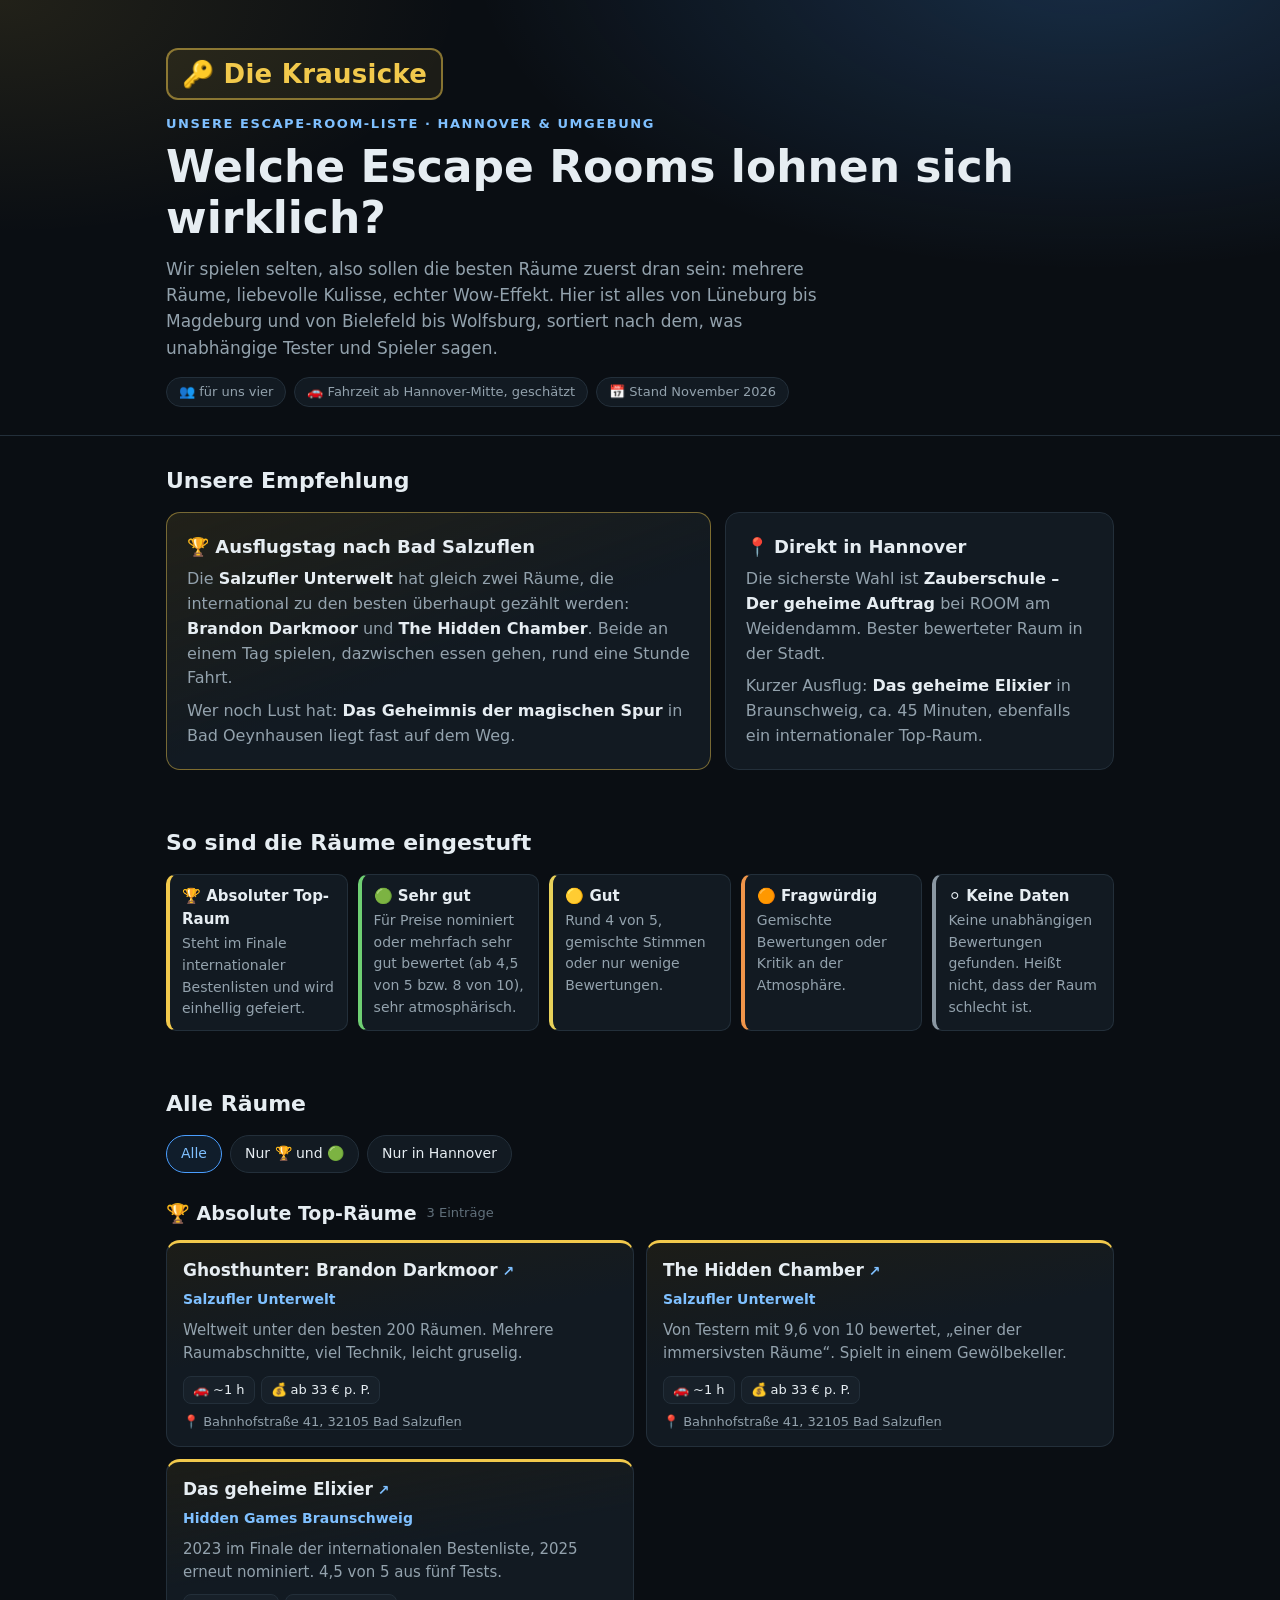
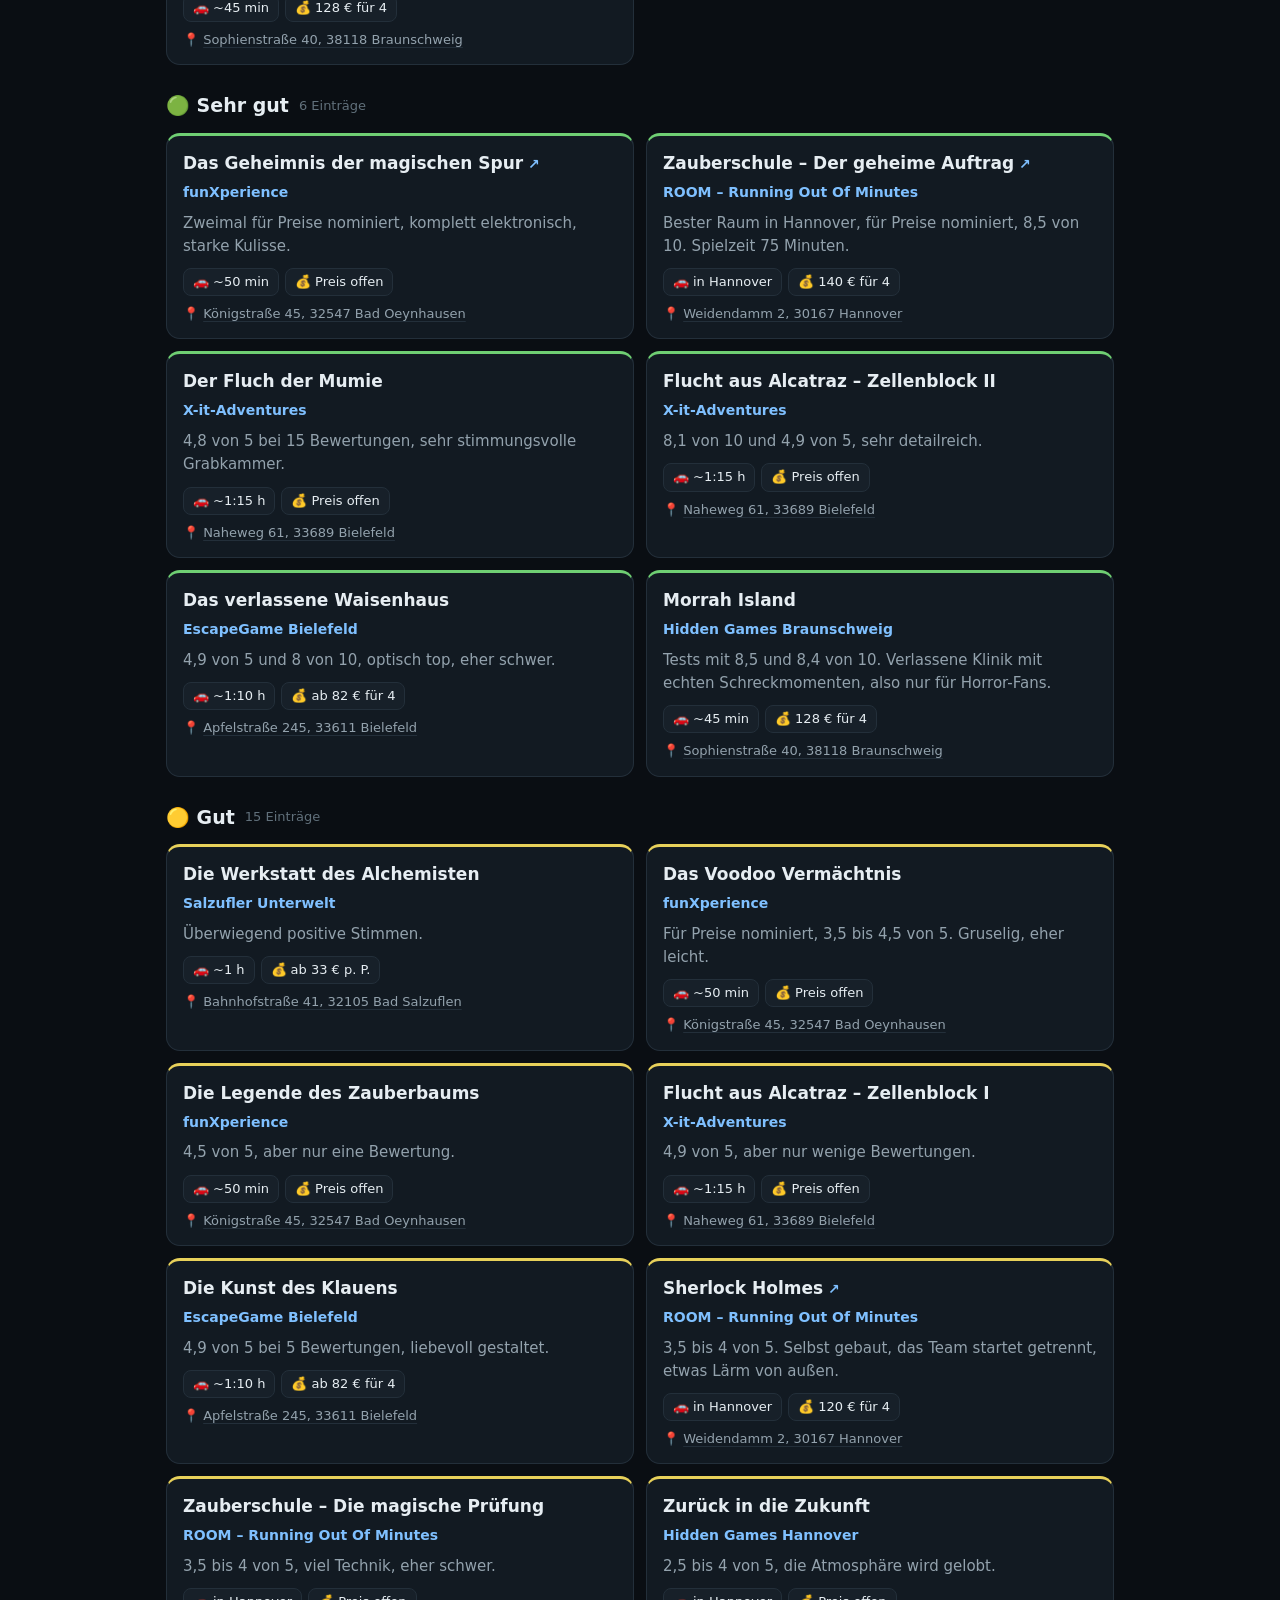
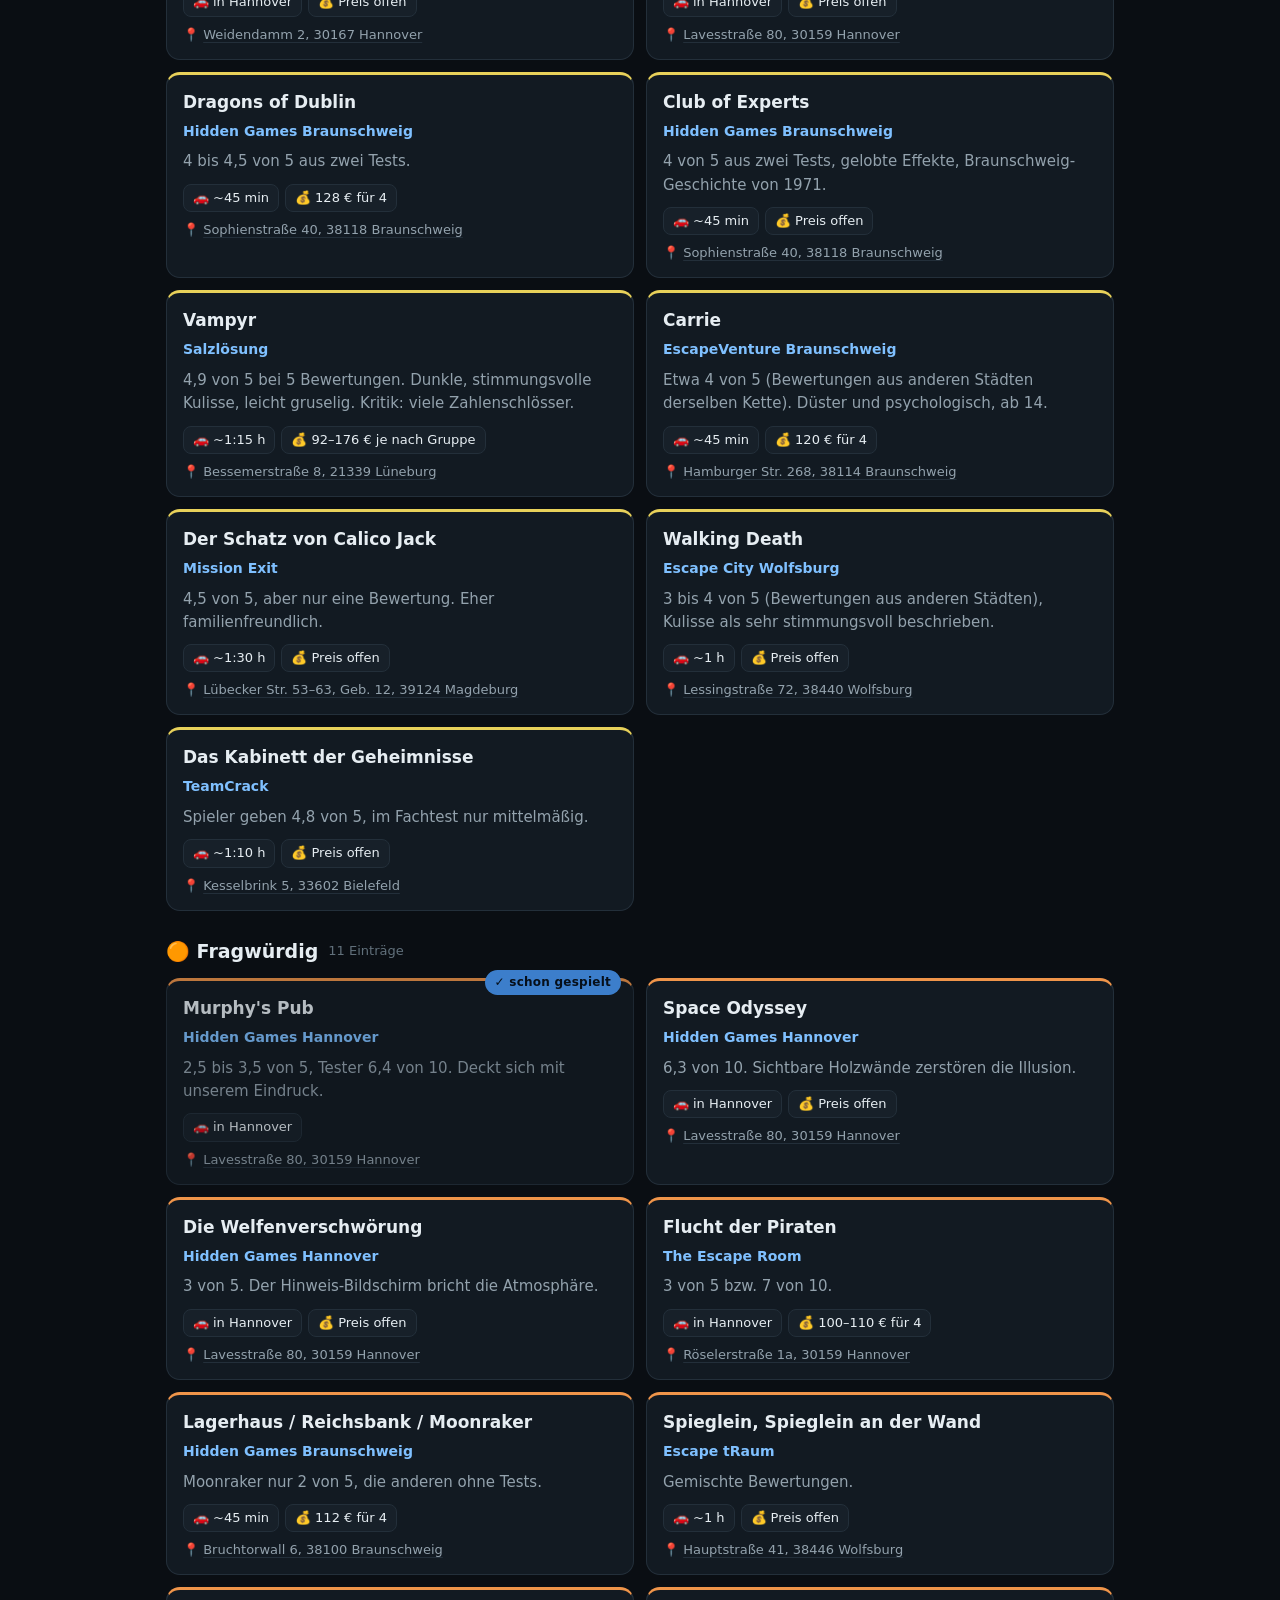
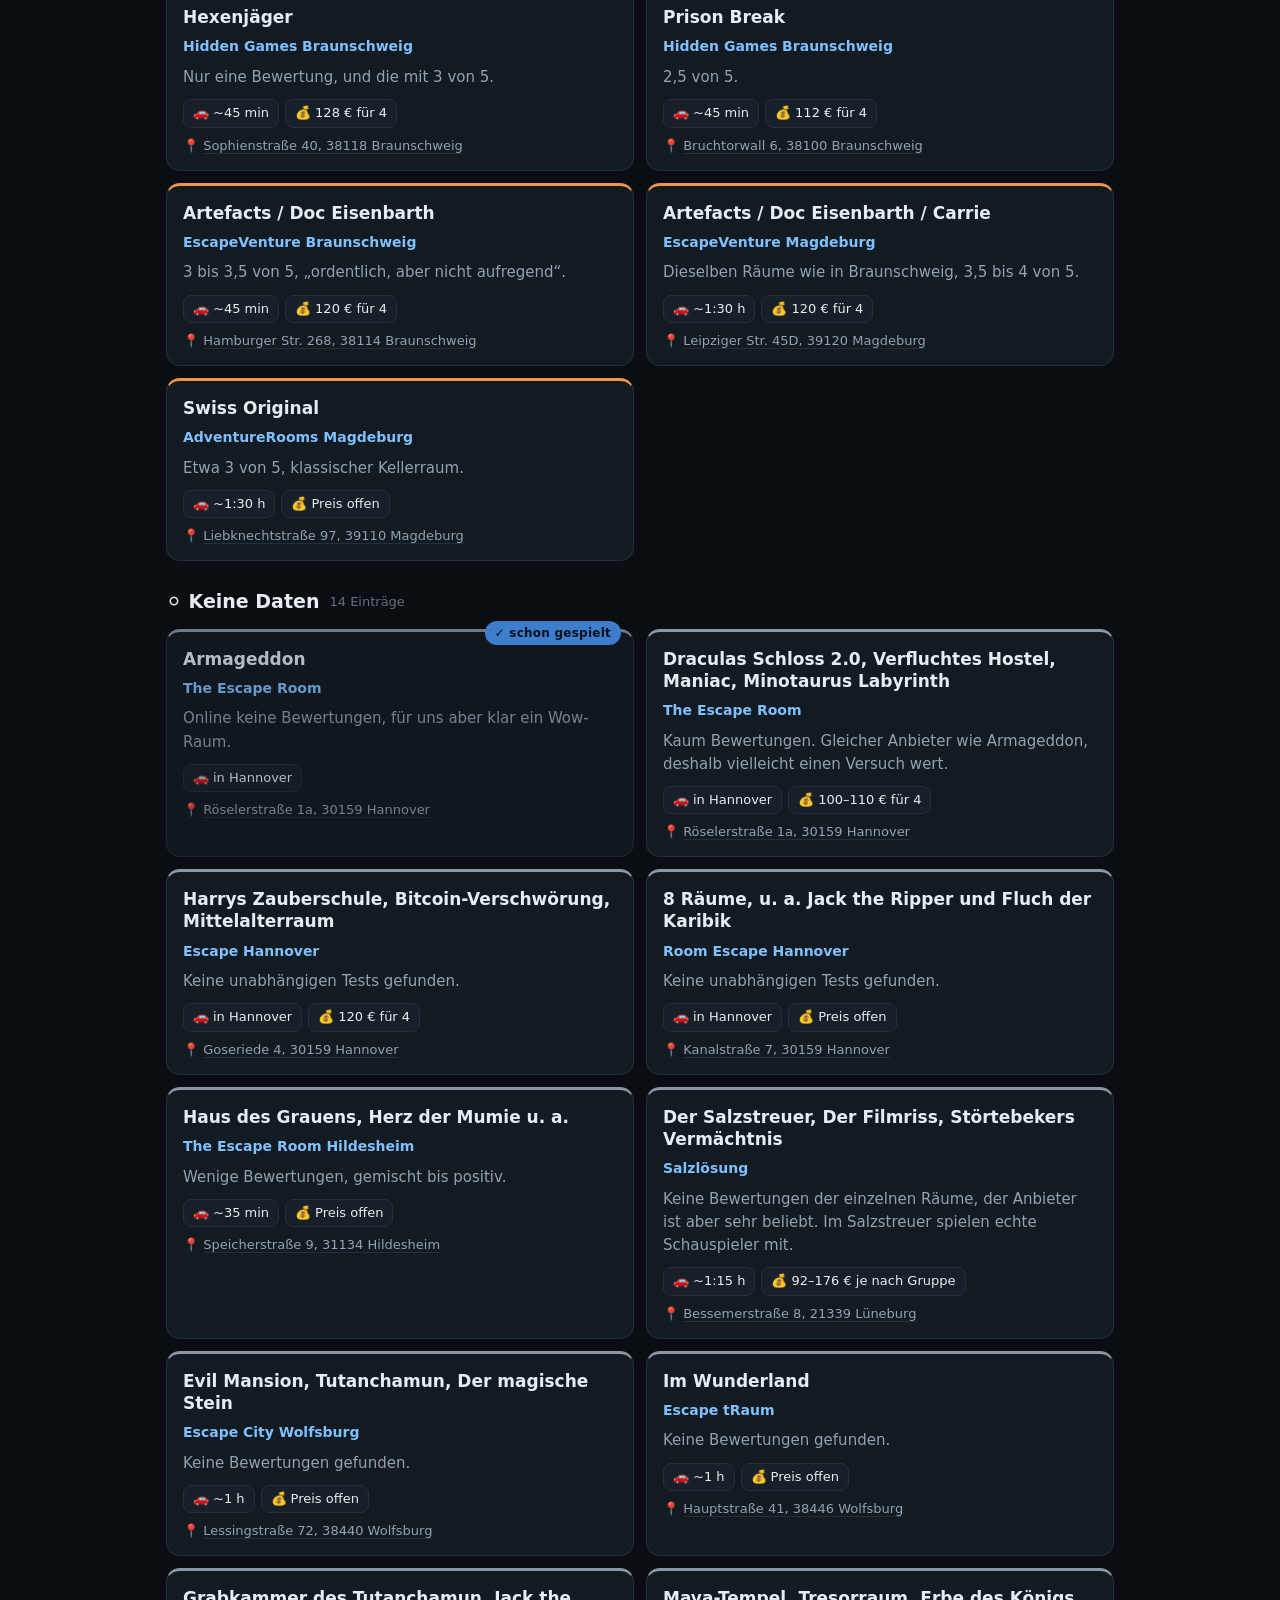
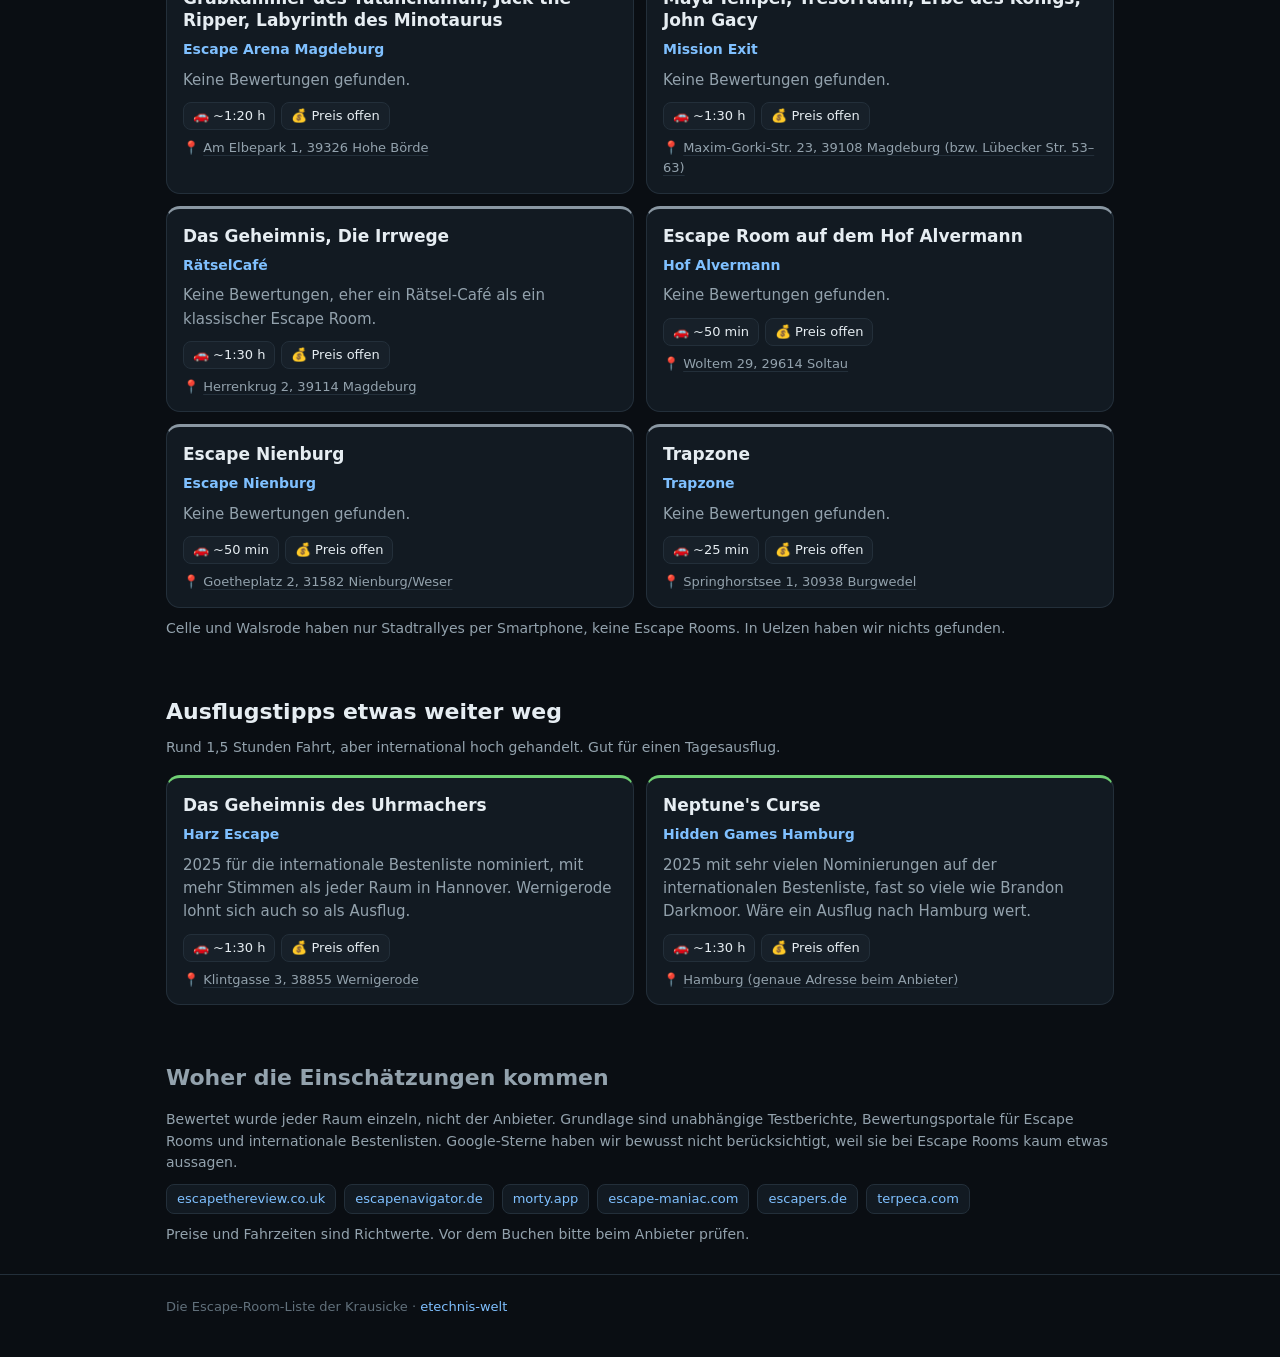
==== commit 940f079c: "Escape-Room-Übersicht: Gruppenname Die Krausicke im Kopf Co-Authored-By: Claude Opus 5.5 <noreply@an" ====
--- a/escape-rooms.html
+++ b/escape-rooms.html
@@ -3,9 +3,9 @@
 <head>
 <meta charset="UTF-8">
 <meta name="viewport" content="width=device-width, initial-scale=1.0">
-<title>Escape Rooms rund um Hannover</title>
+<title>Die Krausicke: Escape Rooms</title>
 <meta name="description" content="Welche Escape Rooms rund um Hannover lohnen sich wirklich? Übersicht für eine Vierergruppe: Bewertungen, Fahrzeit, Preis und Empfehlung.">
-<meta property="og:title" content="Escape Rooms rund um Hannover – welche lohnen sich?">
+<meta property="og:title" content="Die Krausicke: Escape Rooms rund um Hannover – welche lohnen sich?">
 <meta property="og:description" content="Die besten Räume zuerst: Bewertungen, Fahrzeit und Preise für unsere Vierergruppe.">
 <meta property="og:type" content="website">
 <meta name="theme-color" content="#0a0e13">
@@ -31,6 +31,7 @@
   radial-gradient(ellipse 80% 120% at 85% -10%,rgba(74,158,255,.22),transparent 60%),
   radial-gradient(ellipse 60% 90% at 0% 0%,rgba(242,201,76,.10),transparent 60%);
   border-bottom:1px solid var(--line)}
+.crew{display:inline-block;margin-bottom:14px;font-size:clamp(20px,4.5vw,26px);font-weight:800;letter-spacing:.01em;color:var(--gold);border:2px solid rgba(242,201,76,.5);border-radius:12px;padding:4px 14px;background:rgba(242,201,76,.08)}
 .kicker{font-size:13px;letter-spacing:.12em;text-transform:uppercase;color:var(--accent-2);font-weight:600}
 h1{font-size:clamp(28px,6vw,44px);line-height:1.15;margin:8px 0 12px;font-weight:700}
 .lead{color:var(--muted);font-size:17px;max-width:680px}
@@ -103,11 +104,12 @@
 
 <header class="hero">
   <div class="wrap">
-    <div class="kicker">Escape Rooms &middot; Hannover &amp; Umgebung</div>
+    <div class="crew">&#128273; Die Krausicke</div>
+    <div class="kicker">Unsere Escape-Room-Liste &middot; Hannover &amp; Umgebung</div>
     <h1>Welche Escape Rooms lohnen sich wirklich?</h1>
     <p class="lead">Wir spielen selten, also sollen die besten R&auml;ume zuerst dran sein: mehrere R&auml;ume, liebevolle Kulisse, echter Wow-Effekt. Hier ist alles von L&uuml;neburg bis Magdeburg und von Bielefeld bis Wolfsburg, sortiert nach dem, was unabh&auml;ngige Tester und Spieler sagen.</p>
     <div class="meta">
-      <span class="pill">&#128101; f&uuml;r 4 Erwachsene</span>
+      <span class="pill">&#128101; f&uuml;r uns vier</span>
       <span class="pill">&#128663; Fahrzeit ab Hannover-Mitte, gesch&auml;tzt</span>
       <span class="pill">&#128197; Stand November 2026</span>
     </div>
@@ -178,7 +180,7 @@
 </main>
 
 <footer>
-  <div class="wrap">Zusammengestellt f&uuml;r unsere Escape-Room-Runde &middot; <a href="index.html">etechnis-welt</a></div>
+  <div class="wrap">Die Escape-Room-Liste der Krausicke &middot; <a href="index.html">etechnis-welt</a></div>
 </footer>
 
 <script>
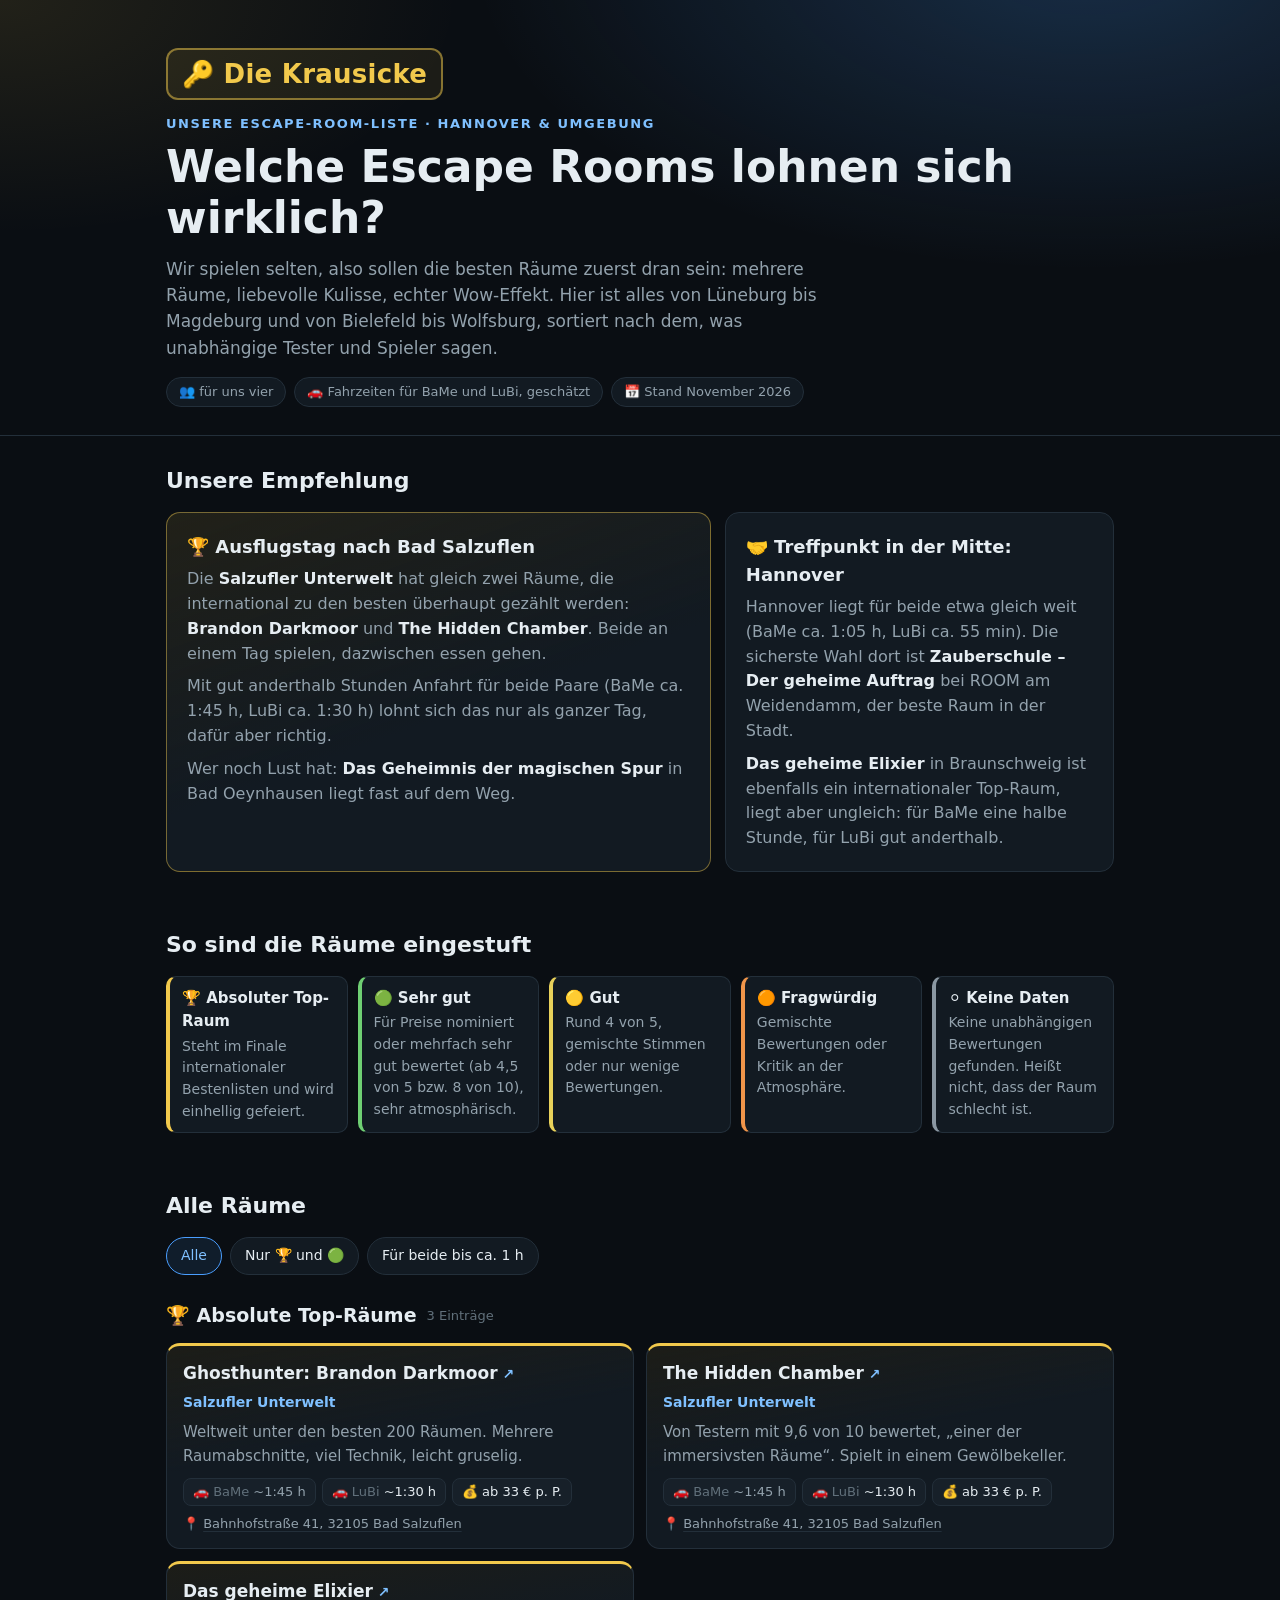
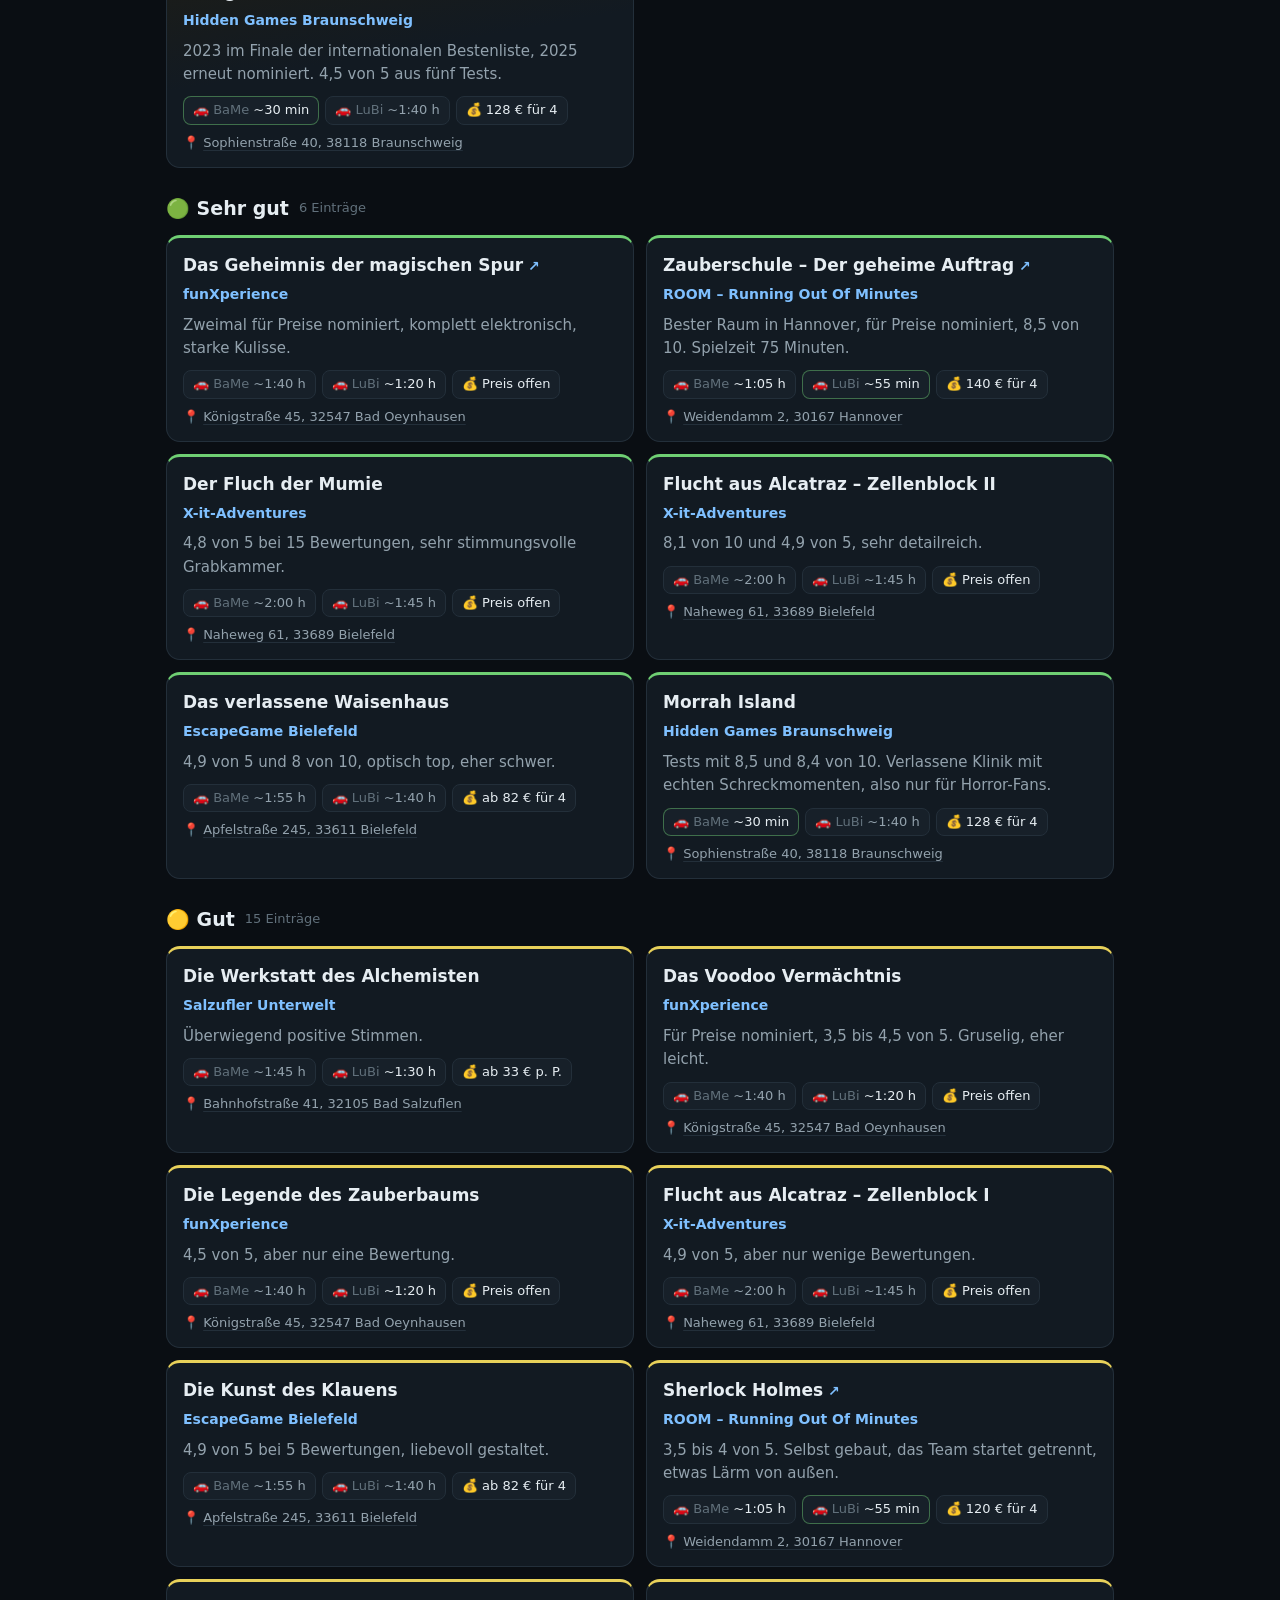
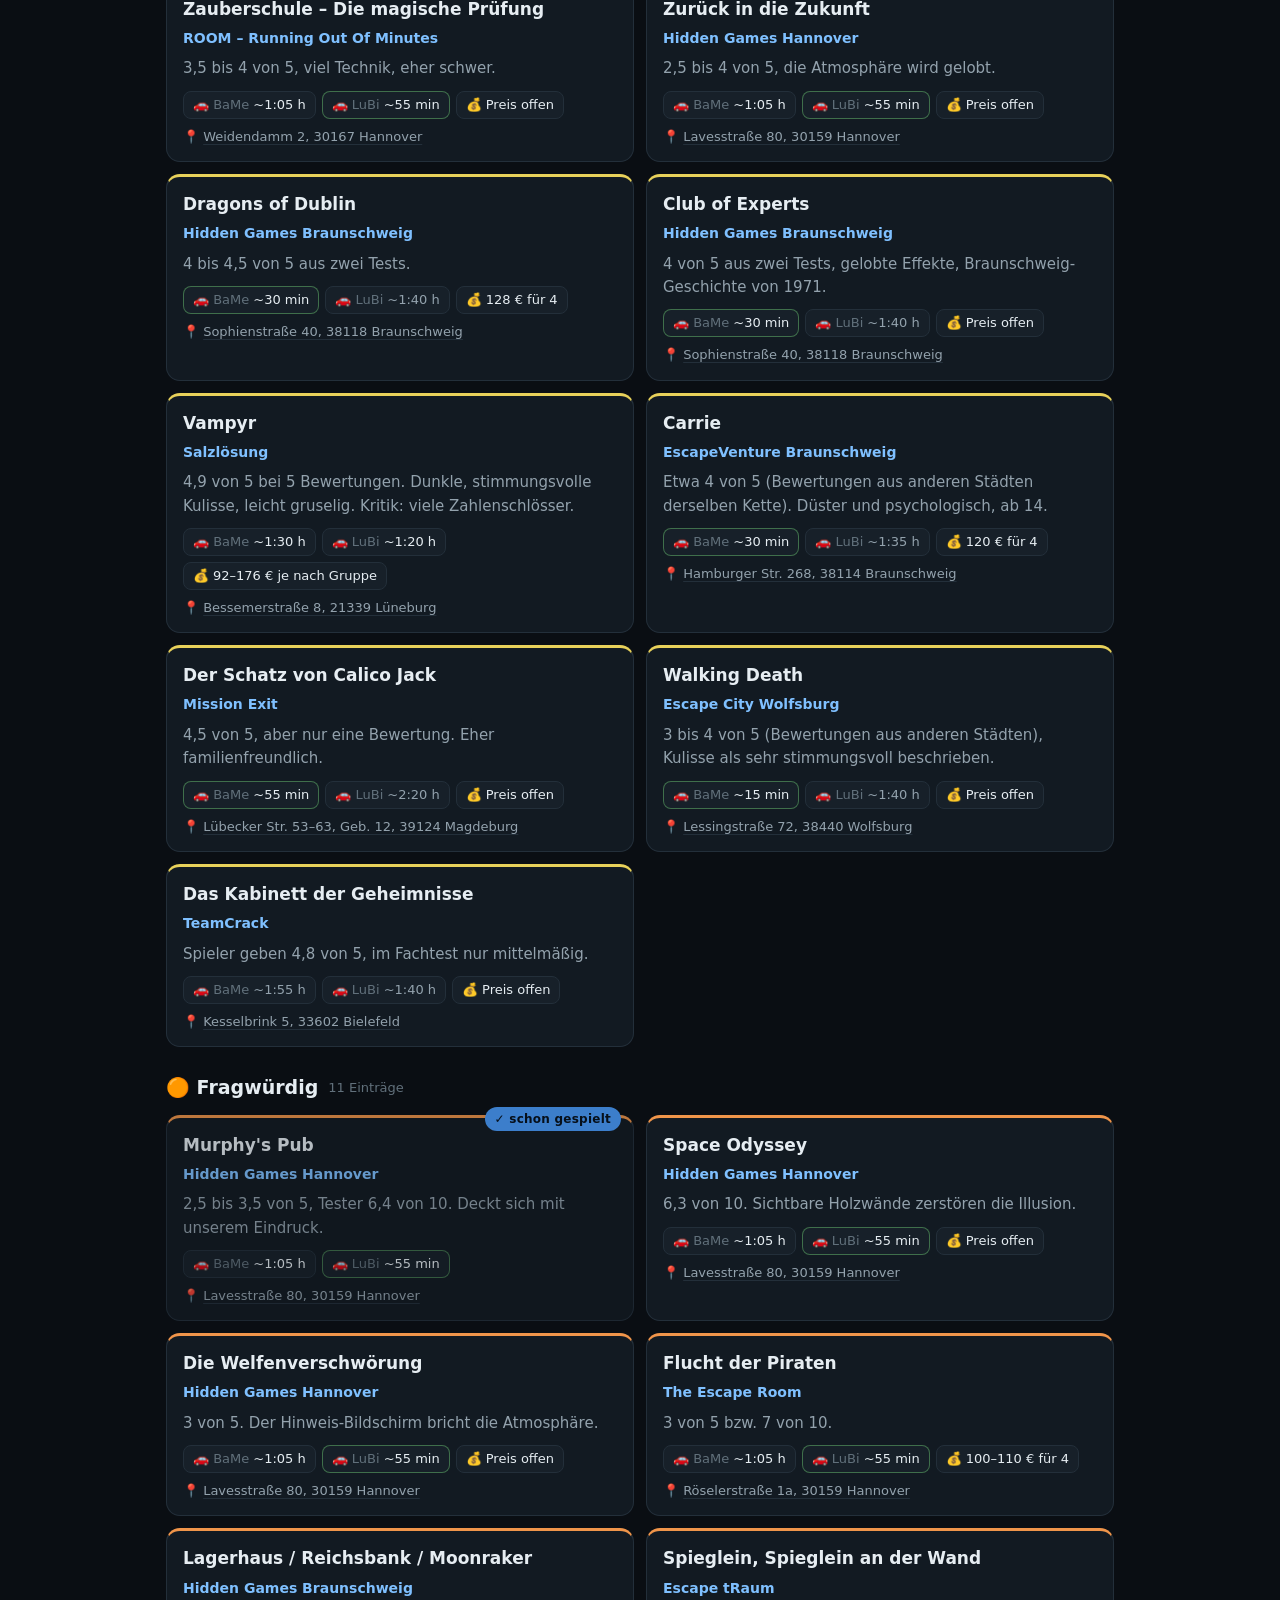
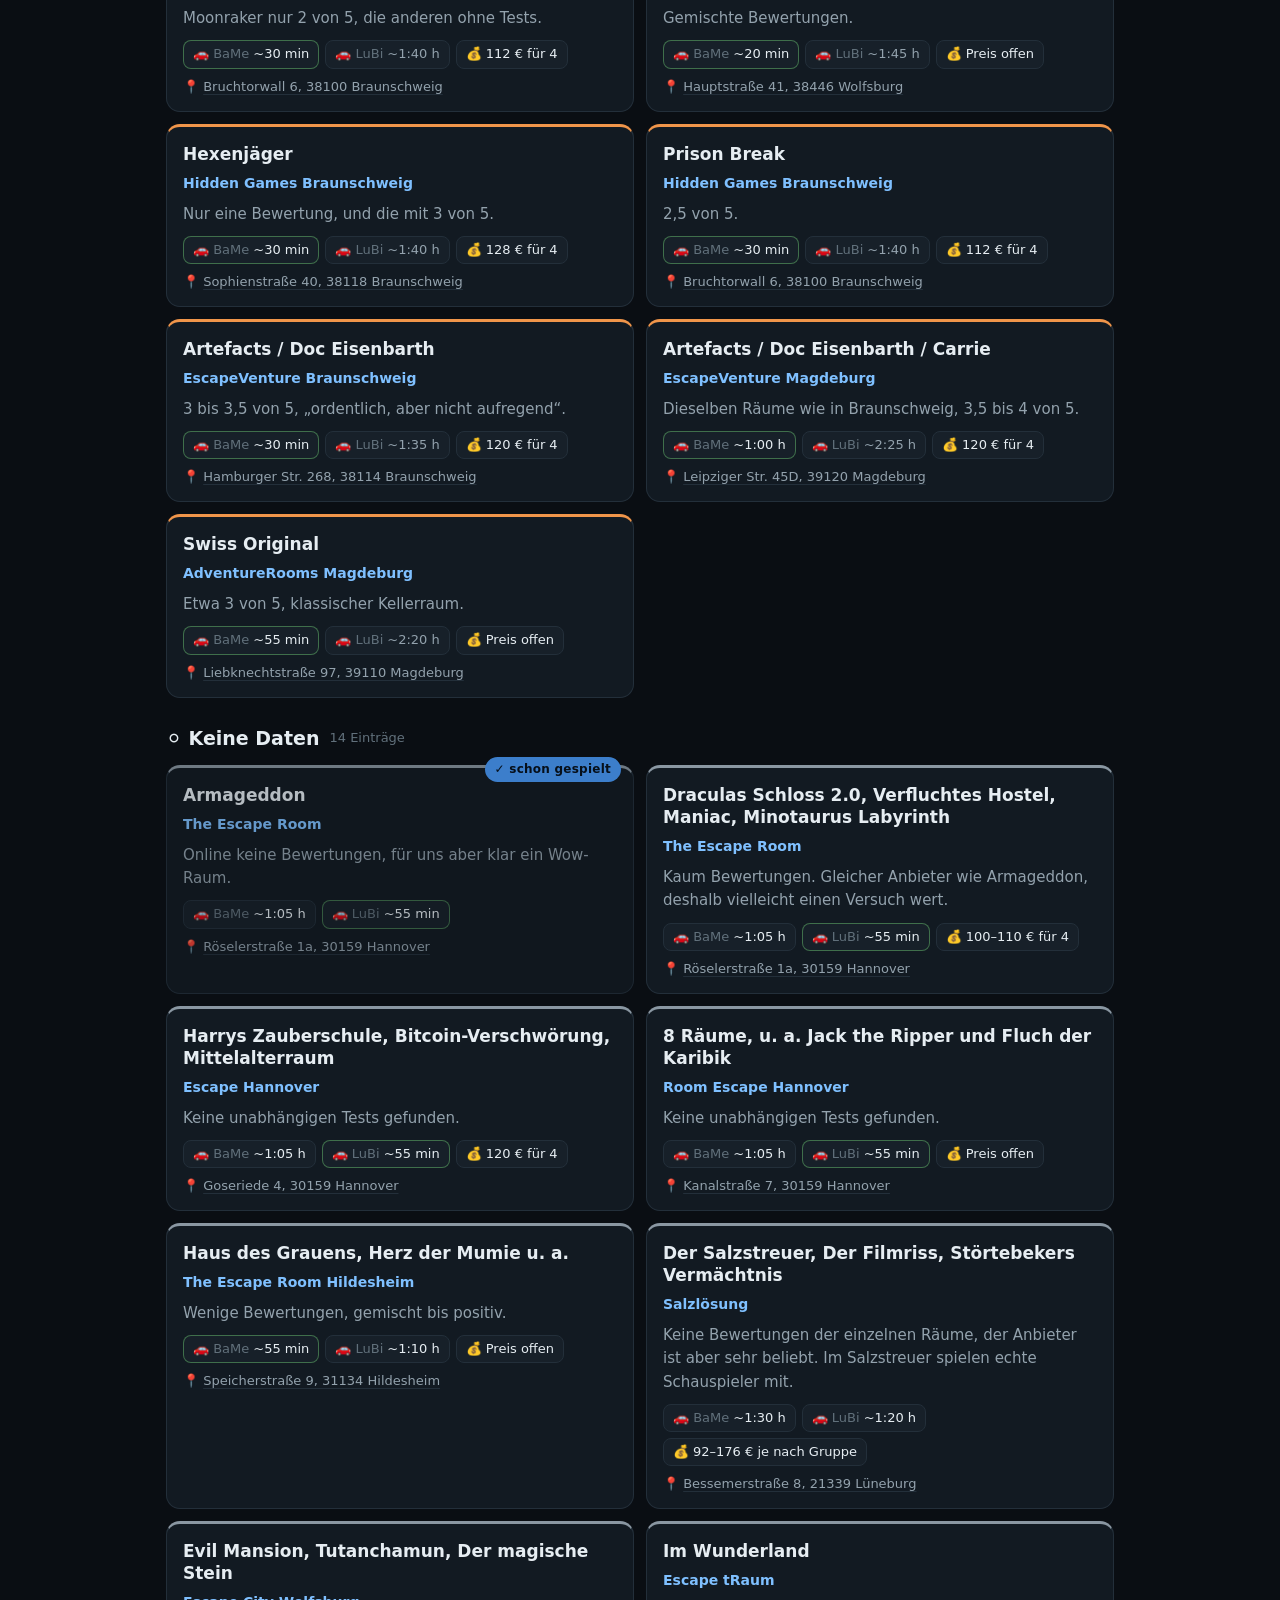
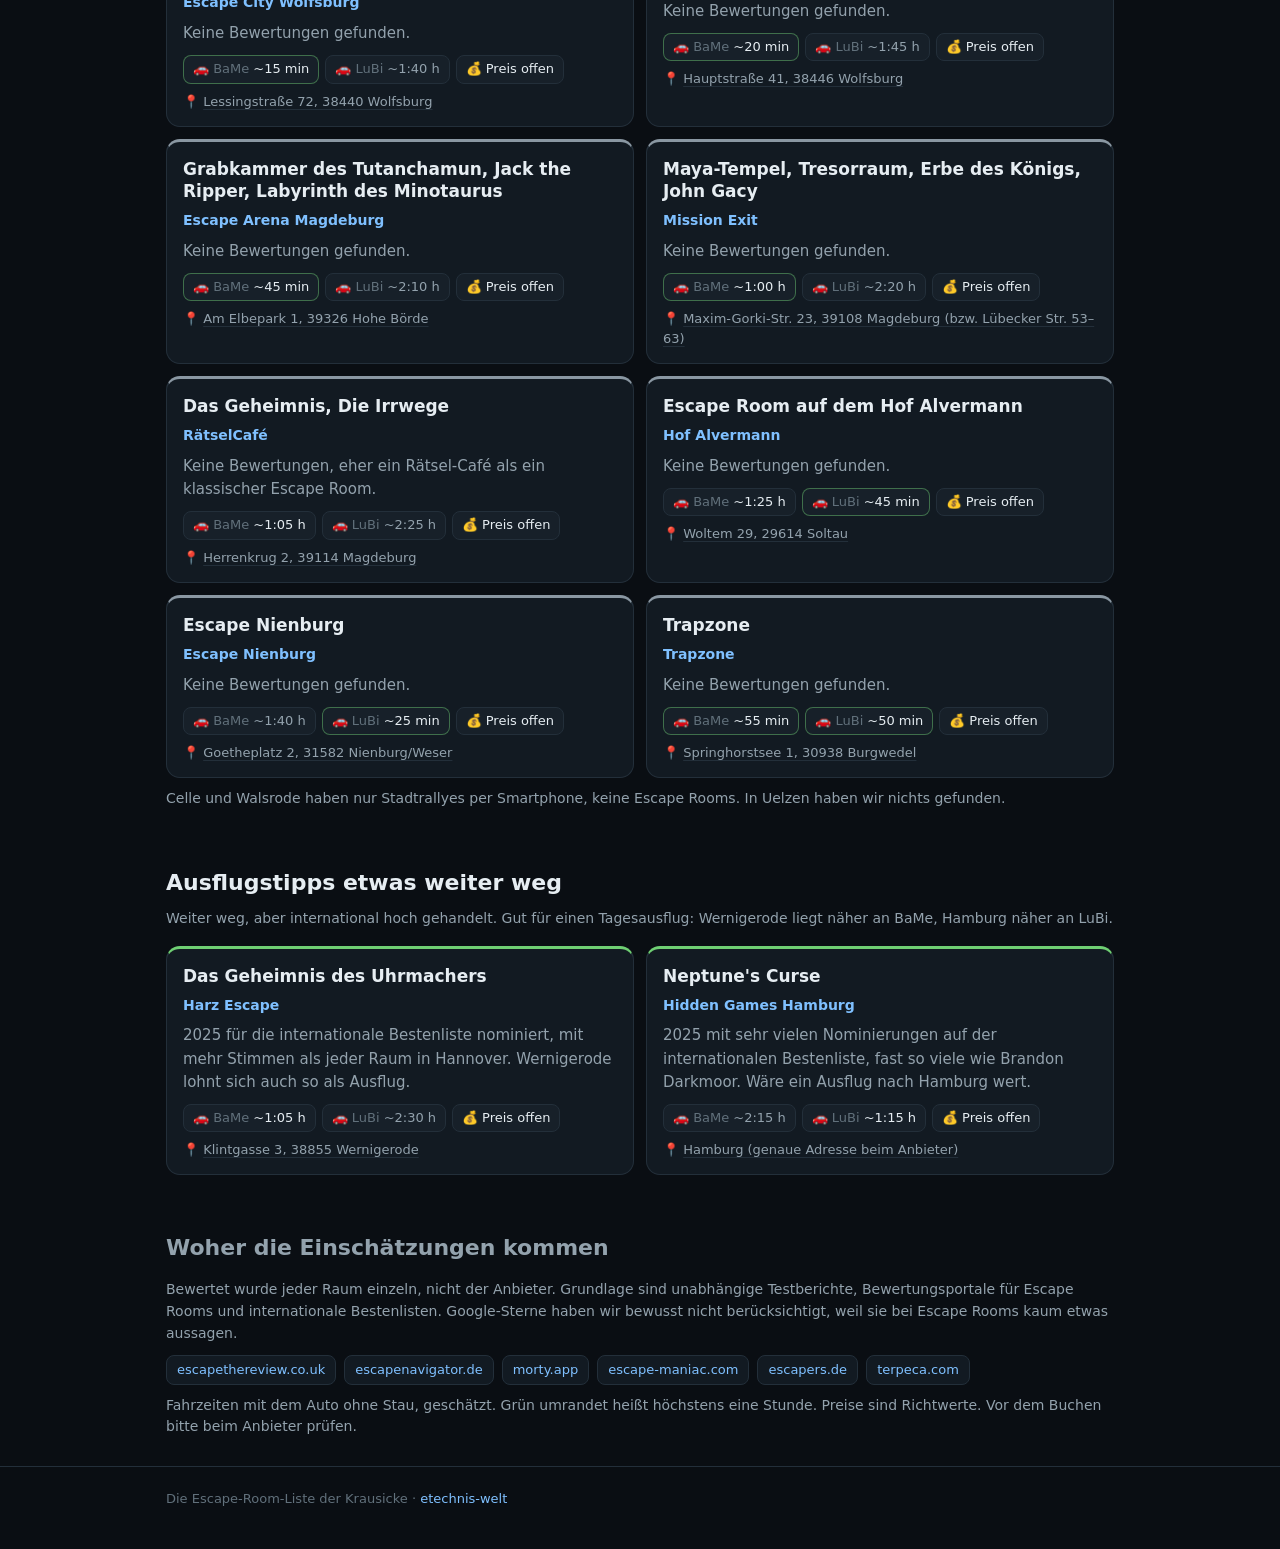
==== commit 9d13ad54: "Escape-Room-Übersicht: Fahrzeiten je Paar (BaMe, LuBi), Empfehlung angepasst Co-Authored-By: Claude " ====
--- a/escape-rooms.html
+++ b/escape-rooms.html
@@ -78,6 +78,8 @@
 .facts{display:flex;flex-wrap:wrap;gap:6px;margin-top:2px}
 .fact{font-size:13px;background:var(--panel-2);border:1px solid var(--line);border-radius:8px;padding:3px 9px;color:var(--text)}
 .fact span{color:var(--faint);margin-right:4px}
+.fact.near{border-color:rgba(111,207,115,.45)}
+.fact.far{color:var(--muted)}
 .addr{font-size:13px;color:var(--faint)}
 .addr a{color:var(--muted);text-decoration:underline;text-decoration-color:var(--line);text-underline-offset:3px}
 .played{position:absolute;top:-11px;right:12px;font-size:12px;font-weight:700;background:var(--accent);color:#06101c;border-radius:999px;padding:3px 10px;letter-spacing:.02em}
@@ -110,7 +112,7 @@
     <p class="lead">Wir spielen selten, also sollen die besten R&auml;ume zuerst dran sein: mehrere R&auml;ume, liebevolle Kulisse, echter Wow-Effekt. Hier ist alles von L&uuml;neburg bis Magdeburg und von Bielefeld bis Wolfsburg, sortiert nach dem, was unabh&auml;ngige Tester und Spieler sagen.</p>
     <div class="meta">
       <span class="pill">&#128101; f&uuml;r uns vier</span>
-      <span class="pill">&#128663; Fahrzeit ab Hannover-Mitte, gesch&auml;tzt</span>
+      <span class="pill">&#128663; Fahrzeiten f&uuml;r BaMe und LuBi, gesch&auml;tzt</span>
       <span class="pill">&#128197; Stand November 2026</span>
     </div>
   </div>
@@ -123,13 +125,14 @@
   <div class="reco">
     <div class="reco-card main">
       <h3>&#127942; Ausflugstag nach Bad Salzuflen</h3>
-      <p>Die <strong>Salzufler Unterwelt</strong> hat gleich zwei R&auml;ume, die international zu den besten &uuml;berhaupt gez&auml;hlt werden: <strong>Brandon Darkmoor</strong> und <strong>The Hidden Chamber</strong>. Beide an einem Tag spielen, dazwischen essen gehen, rund eine Stunde Fahrt.</p>
+      <p>Die <strong>Salzufler Unterwelt</strong> hat gleich zwei R&auml;ume, die international zu den besten &uuml;berhaupt gez&auml;hlt werden: <strong>Brandon Darkmoor</strong> und <strong>The Hidden Chamber</strong>. Beide an einem Tag spielen, dazwischen essen gehen.</p>
+      <p>Mit gut anderthalb Stunden Anfahrt f&uuml;r beide Paare (BaMe ca. 1:45 h, LuBi ca. 1:30 h) lohnt sich das nur als ganzer Tag, daf&uuml;r aber richtig.</p>
       <p>Wer noch Lust hat: <strong>Das Geheimnis der magischen Spur</strong> in Bad Oeynhausen liegt fast auf dem Weg.</p>
     </div>
     <div class="reco-card">
-      <h3>&#128205; Direkt in Hannover</h3>
-      <p>Die sicherste Wahl ist <strong>Zauberschule &ndash; Der geheime Auftrag</strong> bei ROOM am Weidendamm. Bester bewerteter Raum in der Stadt.</p>
-      <p>Kurzer Ausflug: <strong>Das geheime Elixier</strong> in Braunschweig, ca. 45 Minuten, ebenfalls ein internationaler Top-Raum.</p>
+      <h3>&#129309; Treffpunkt in der Mitte: Hannover</h3>
+      <p>Hannover liegt f&uuml;r beide etwa gleich weit (BaMe ca. 1:05 h, LuBi ca. 55 min). Die sicherste Wahl dort ist <strong>Zauberschule &ndash; Der geheime Auftrag</strong> bei ROOM am Weidendamm, der beste Raum in der Stadt.</p>
+      <p><strong>Das geheime Elixier</strong> in Braunschweig ist ebenfalls ein internationaler Top-Raum, liegt aber ungleich: f&uuml;r BaMe eine halbe Stunde, f&uuml;r LuBi gut anderthalb.</p>
     </div>
   </div>
 </section>
@@ -150,7 +153,7 @@
   <div class="filters" role="group" aria-label="Filter">
     <button class="chip" data-f="all" aria-pressed="true">Alle</button>
     <button class="chip" data-f="best" aria-pressed="false">Nur &#127942; und &#128994;</button>
-    <button class="chip" data-f="hannover" aria-pressed="false">Nur in Hannover</button>
+    <button class="chip" data-f="near" aria-pressed="false">F&uuml;r beide bis ca. 1 h</button>
   </div>
   <div id="list"></div>
   <noscript><p class="empty">F&uuml;r die Liste bitte JavaScript aktivieren.</p></noscript>
@@ -159,7 +162,7 @@
 
 <section id="extra">
   <h2>Ausflugstipps etwas weiter weg</h2>
-  <p class="note" style="margin:-6px 0 16px">Rund 1,5 Stunden Fahrt, aber international hoch gehandelt. Gut f&uuml;r einen Tagesausflug.</p>
+  <p class="note" style="margin:-6px 0 16px">Weiter weg, aber international hoch gehandelt. Gut f&uuml;r einen Tagesausflug: Wernigerode liegt n&auml;her an BaMe, Hamburg n&auml;her an LuBi.</p>
   <div class="grid" id="extraList"></div>
 </section>
 
@@ -174,7 +177,7 @@
     <li><a href="https://escapers.de/" target="_blank" rel="noopener">escapers.de</a></li>
     <li><a href="https://terpeca.com/" target="_blank" rel="noopener">terpeca.com</a></li>
   </ul>
-  <p class="note">Preise und Fahrzeiten sind Richtwerte. Vor dem Buchen bitte beim Anbieter pr&uuml;fen.</p>
+  <p class="note">Fahrzeiten mit dem Auto ohne Stau, gesch&auml;tzt. Gr&uuml;n umrandet hei&szlig;t h&ouml;chstens eine Stunde. Preise sind Richtwerte. Vor dem Buchen bitte beim Anbieter pr&uuml;fen.</p>
 </section>
 
 </main>
@@ -187,34 +190,34 @@
 (function(){
   "use strict";
   var P = {
-    sal:  {n:"Salzufler Unterwelt", u:"https://www.salzufler-unterwelt.de/", a:"Bahnhofstraße 41, 32105 Bad Salzuflen", t:"~1 h"},
-    hgBS: {n:"Hidden Games Braunschweig", u:"https://www.hidden.games/", a:"Sophienstraße 40, 38118 Braunschweig", t:"~45 min"},
-    hgBS2:{n:"Hidden Games Braunschweig", u:"https://www.hidden.games/", a:"Bruchtorwall 6, 38100 Braunschweig", t:"~45 min"},
-    hgH:  {n:"Hidden Games Hannover", u:"https://www.hidden.games/", a:"Lavesstraße 80, 30159 Hannover", t:"in Hannover"},
-    fun:  {n:"funXperience", a:"Königstraße 45, 32547 Bad Oeynhausen", t:"~50 min"},
-    room: {n:"ROOM – Running Out Of Minutes", u:"https://roomhannover.de/", a:"Weidendamm 2, 30167 Hannover", t:"in Hannover"},
-    xit:  {n:"X-it-Adventures", u:"https://www.x-it-adventures.de/", a:"Naheweg 61, 33689 Bielefeld", t:"~1:15 h"},
-    egb:  {n:"EscapeGame Bielefeld", a:"Apfelstraße 245, 33611 Bielefeld", t:"~1:10 h"},
-    tc:   {n:"TeamCrack", a:"Kesselbrink 5, 33602 Bielefeld", t:"~1:10 h"},
-    ter:  {n:"The Escape Room", u:"https://www.the-escape-room.de/", a:"Röselerstraße 1a, 30159 Hannover", t:"in Hannover"},
-    ehan: {n:"Escape Hannover", a:"Goseriede 4, 30159 Hannover", t:"in Hannover"},
-    reh:  {n:"Room Escape Hannover", a:"Kanalstraße 7, 30159 Hannover", t:"in Hannover"},
-    etr:  {n:"Escape tRaum", a:"Hauptstraße 41, 38446 Wolfsburg", t:"~1 h"},
-    terH: {n:"The Escape Room Hildesheim", a:"Speicherstraße 9, 31134 Hildesheim", t:"~35 min"},
-    salz: {n:"Salzlösung", a:"Bessemerstraße 8, 21339 Lüneburg", t:"~1:15 h"},
-    evBS: {n:"EscapeVenture Braunschweig", a:"Hamburger Str. 268, 38114 Braunschweig", t:"~45 min"},
-    evMD: {n:"EscapeVenture Magdeburg", a:"Leipziger Str. 45D, 39120 Magdeburg", t:"~1:30 h"},
-    meL:  {n:"Mission Exit", a:"Lübecker Str. 53–63, Geb. 12, 39124 Magdeburg", t:"~1:30 h"},
-    meM:  {n:"Mission Exit", a:"Maxim-Gorki-Str. 23, 39108 Magdeburg (bzw. Lübecker Str. 53–63)", t:"~1:30 h"},
-    ecW:  {n:"Escape City Wolfsburg", a:"Lessingstraße 72, 38440 Wolfsburg", t:"~1 h"},
-    adv:  {n:"AdventureRooms Magdeburg", a:"Liebknechtstraße 97, 39110 Magdeburg", t:"~1:30 h"},
-    eam:  {n:"Escape Arena Magdeburg", a:"Am Elbepark 1, 39326 Hohe Börde", t:"~1:20 h"},
-    rc:   {n:"RätselCafé", a:"Herrenkrug 2, 39114 Magdeburg", t:"~1:30 h"},
-    alv:  {n:"Hof Alvermann", a:"Woltem 29, 29614 Soltau", t:"~50 min"},
-    nien: {n:"Escape Nienburg", a:"Goetheplatz 2, 31582 Nienburg/Weser", t:"~50 min"},
-    trap: {n:"Trapzone", a:"Springhorstsee 1, 30938 Burgwedel", t:"~25 min"},
-    harz: {n:"Harz Escape", a:"Klintgasse 3, 38855 Wernigerode", t:"~1:30 h"},
-    hgHH: {n:"Hidden Games Hamburg", u:"https://www.hidden.games/", a:"Hamburg (genaue Adresse beim Anbieter)", q:"Hidden Games Escape Room Hamburg", t:"~1:30 h"}
+    sal:  {n:"Salzufler Unterwelt", u:"https://www.salzufler-unterwelt.de/", a:"Bahnhofstraße 41, 32105 Bad Salzuflen", b:105, l:90},
+    hgBS: {n:"Hidden Games Braunschweig", u:"https://www.hidden.games/", a:"Sophienstraße 40, 38118 Braunschweig", b:30, l:100},
+    hgBS2:{n:"Hidden Games Braunschweig", u:"https://www.hidden.games/", a:"Bruchtorwall 6, 38100 Braunschweig", b:30, l:100},
+    hgH:  {n:"Hidden Games Hannover", u:"https://www.hidden.games/", a:"Lavesstraße 80, 30159 Hannover", b:65, l:55},
+    fun:  {n:"funXperience", a:"Königstraße 45, 32547 Bad Oeynhausen", b:100, l:80},
+    room: {n:"ROOM – Running Out Of Minutes", u:"https://roomhannover.de/", a:"Weidendamm 2, 30167 Hannover", b:65, l:55},
+    xit:  {n:"X-it-Adventures", u:"https://www.x-it-adventures.de/", a:"Naheweg 61, 33689 Bielefeld", b:120, l:105},
+    egb:  {n:"EscapeGame Bielefeld", a:"Apfelstraße 245, 33611 Bielefeld", b:115, l:100},
+    tc:   {n:"TeamCrack", a:"Kesselbrink 5, 33602 Bielefeld", b:115, l:100},
+    ter:  {n:"The Escape Room", u:"https://www.the-escape-room.de/", a:"Röselerstraße 1a, 30159 Hannover", b:65, l:55},
+    ehan: {n:"Escape Hannover", a:"Goseriede 4, 30159 Hannover", b:65, l:55},
+    reh:  {n:"Room Escape Hannover", a:"Kanalstraße 7, 30159 Hannover", b:65, l:55},
+    etr:  {n:"Escape tRaum", a:"Hauptstraße 41, 38446 Wolfsburg", b:20, l:105},
+    terH: {n:"The Escape Room Hildesheim", a:"Speicherstraße 9, 31134 Hildesheim", b:55, l:70},
+    salz: {n:"Salzlösung", a:"Bessemerstraße 8, 21339 Lüneburg", b:90, l:80},
+    evBS: {n:"EscapeVenture Braunschweig", a:"Hamburger Str. 268, 38114 Braunschweig", b:30, l:95},
+    evMD: {n:"EscapeVenture Magdeburg", a:"Leipziger Str. 45D, 39120 Magdeburg", b:60, l:145},
+    meL:  {n:"Mission Exit", a:"Lübecker Str. 53–63, Geb. 12, 39124 Magdeburg", b:55, l:140},
+    meM:  {n:"Mission Exit", a:"Maxim-Gorki-Str. 23, 39108 Magdeburg (bzw. Lübecker Str. 53–63)", b:60, l:140},
+    ecW:  {n:"Escape City Wolfsburg", a:"Lessingstraße 72, 38440 Wolfsburg", b:15, l:100},
+    adv:  {n:"AdventureRooms Magdeburg", a:"Liebknechtstraße 97, 39110 Magdeburg", b:55, l:140},
+    eam:  {n:"Escape Arena Magdeburg", a:"Am Elbepark 1, 39326 Hohe Börde", b:45, l:130},
+    rc:   {n:"RätselCafé", a:"Herrenkrug 2, 39114 Magdeburg", b:65, l:145},
+    alv:  {n:"Hof Alvermann", a:"Woltem 29, 29614 Soltau", b:85, l:45},
+    nien: {n:"Escape Nienburg", a:"Goetheplatz 2, 31582 Nienburg/Weser", b:100, l:25},
+    trap: {n:"Trapzone", a:"Springhorstsee 1, 30938 Burgwedel", b:55, l:50},
+    harz: {n:"Harz Escape", a:"Klintgasse 3, 38855 Wernigerode", b:65, l:150},
+    hgHH: {n:"Hidden Games Hamburg", u:"https://www.hidden.games/", a:"Hamburg (genaue Adresse beim Anbieter)", q:"Hidden Games Escape Room Hamburg", b:135, l:75}
   };
   var T = {
     top:{l:"&#127942; Absolute Top-Räume", c:"var(--gold)"},
@@ -281,6 +284,8 @@
   ];
 
   function esc(s){return String(s).replace(/[&<>"]/g,function(c){return {"&":"&amp;","<":"&lt;",">":"&gt;",'"':"&quot;"}[c];});}
+  function dur(m){return m<60?"~"+m+" min":"~"+Math.floor(m/60)+":"+("0"+m%60).slice(-2)+" h";}
+  function drive(who,m){return '<span class="fact'+(m<=60?' near':m>90?' far':'')+'"><span>&#128663; '+who+'</span>'+dur(m)+'</span>';}
   function maps(p){return "https://www.google.com/maps/search/?api=1&query="+encodeURIComponent(p.q||p.a.replace(/\s*\(.*\)/,""));}
 
   function card(r){
@@ -293,7 +298,7 @@
       '<h4>'+title+'</h4>'+
       '<div class="prov">'+prov+'</div>'+
       '<p class="why">'+esc(r[5])+'</p>'+
-      '<div class="facts"><span class="fact"><span>&#128663;</span>'+esc(p.t)+'</span>'+
+      '<div class="facts">'+drive("BaMe",p.b)+drive("LuBi",p.l)+
       (price?'<span class="fact"><span>&#128176;</span>'+esc(price)+(/p\. P\.|je nach|Preis offen/.test(price)?'':' für 4')+'</span>':'')+
       '</div>'+
       '<div class="addr">&#128205; <a href="'+maps(p)+'" target="_blank" rel="noopener">'+esc(p.a)+'</a></div>'+
@@ -305,14 +310,14 @@
     Object.keys(T).forEach(function(k){
       if(f==="best"&&k!=="top"&&k!=="sg")return;
       var rows=R.filter(function(r){
-        return r[0]===k&&(f!=="hannover"||P[r[3]].t==="in Hannover");
+        return r[0]===k&&(f!=="near"||Math.max(P[r[3]].b,P[r[3]].l)<=65);
       });
       if(!rows.length)return;
       html+='<div class="tier-head"><h3>'+T[k].l+'</h3><span class="n">'+rows.length+(rows.length===1?" Eintrag":" Einträge")+'</span></div>'+
             '<div class="grid">'+rows.map(card).join("")+'</div>';
     });
     document.getElementById("list").innerHTML=html||'<p class="empty">Keine Räume für diesen Filter.</p>';
-    document.getElementById("extra").style.display=f==="hannover"?"none":"";
+    document.getElementById("extra").style.display=f==="near"?"none":"";
   }
 
   var chips=document.querySelectorAll(".chip");
